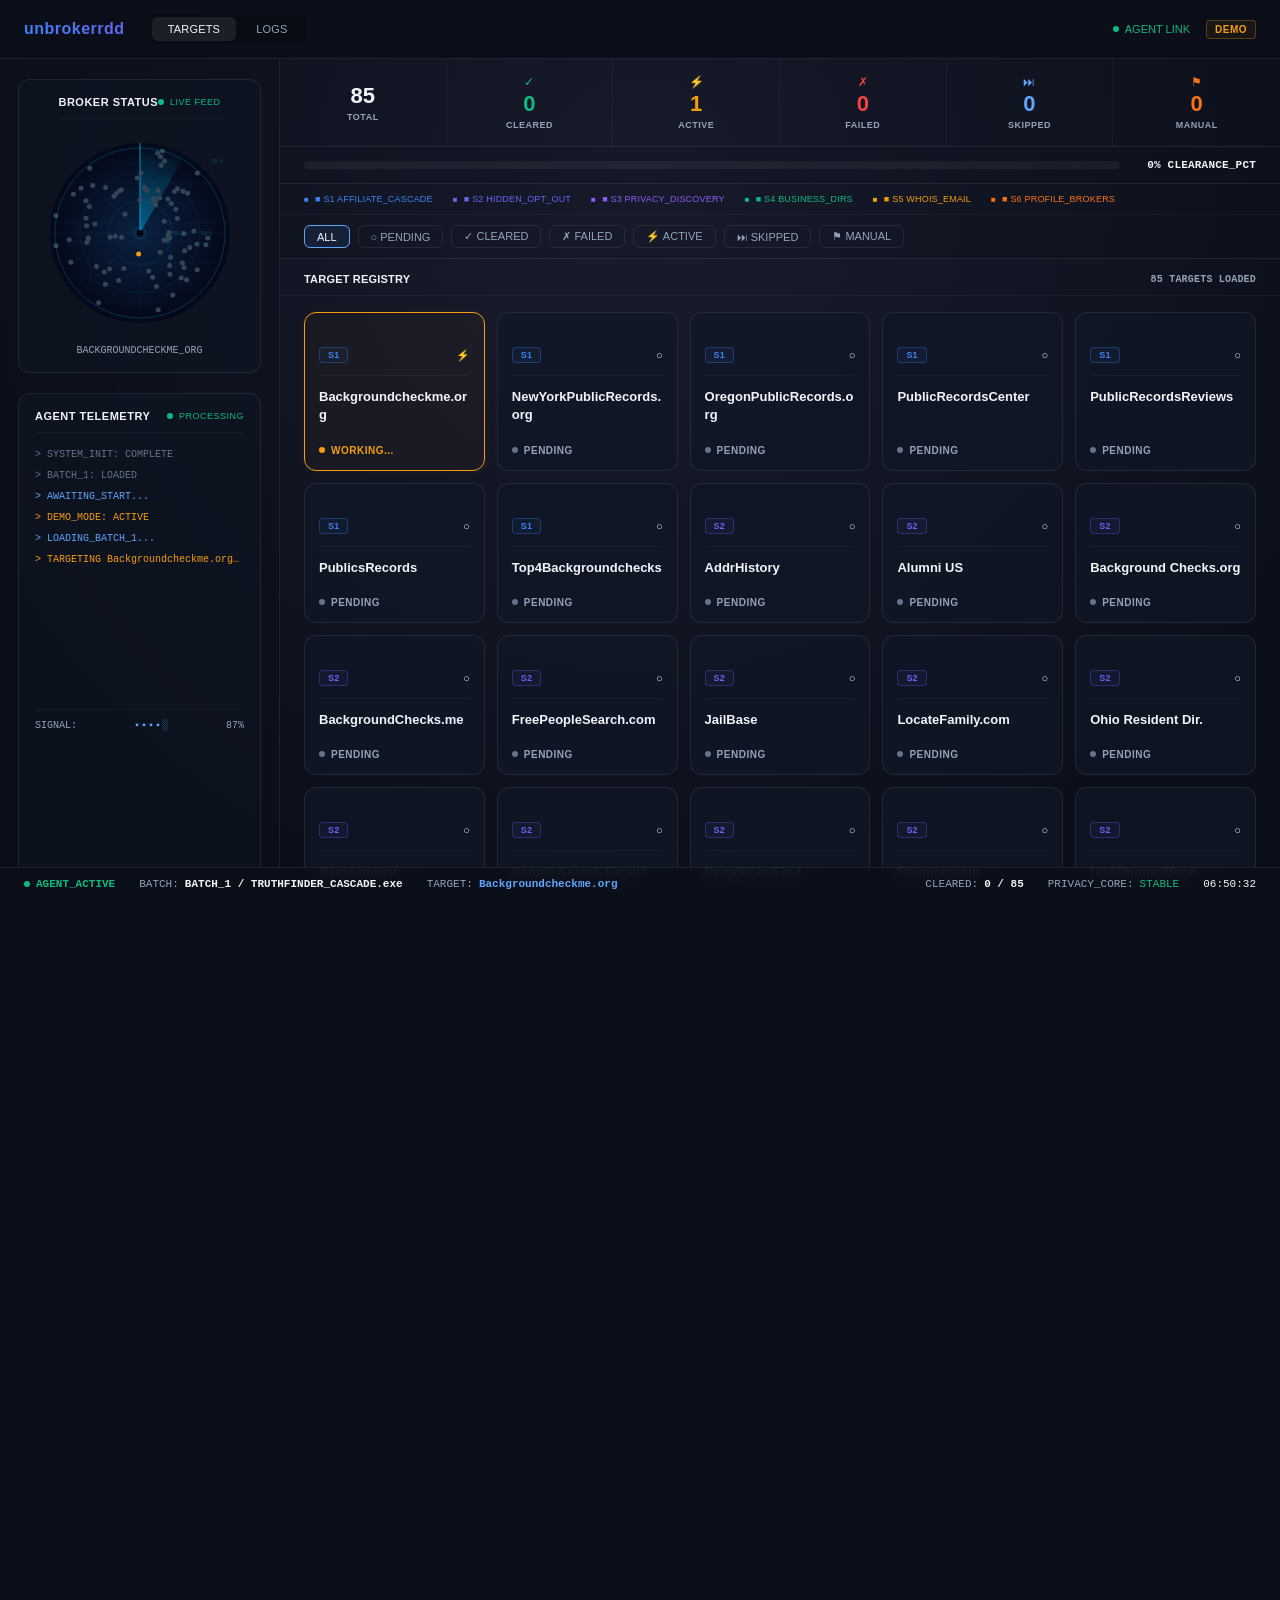
==== internal/dashboard/static/index.html @ baba819a "design: modernize dashboard with clean high-trust visual aesthetic Refactor internal/dashboard/stati" ====
<!DOCTYPE html>
<html lang="en">
<head>
  <meta charset="UTF-8">
  <meta name="viewport" content="width=device-width, initial-scale=1.0">
  <title>DATABROKER.exe</title>
  <link rel="stylesheet" href="aether-core.css">
  <style>
/* ── Design Tokens ───────────────────────────────────────────────── */
:root {
  /* High-Trust Core Color Palette (Inspired by 1Password & Proton) */
  --bg-primary:     #0b0f19;
  --bg-surface:     #111827;
  --bg-card:        rgba(17, 24, 39, 0.7);
  --bg-card-hover:  rgba(31, 41, 55, 0.8);
  --bg-panel:       rgba(17, 24, 39, 0.45);
  --bg-panel-hover: rgba(30, 41, 59, 0.6);
  --bg-header:      rgba(11, 15, 25, 0.85);
  --bg-footer:      rgba(11, 15, 25, 0.9);
  
  --border:         rgba(255, 255, 255, 0.08);
  --border-hover:   rgba(59, 130, 246, 0.3);
  --border-dim:     rgba(255, 255, 255, 0.04);
  
  /* Accent Brand Colors */
  --accent:         #3b82f6; /* Trust Blue */
  --accent-light:   #60a5fa;
  --accent-gradient: linear-gradient(135deg, #3b82f6 0%, #6366f1 100%);
  --accent-purple:  #8b5cf6;
  --accent-pink:    #ec4899;
  
  /* Global Status Indicator Colors (Polished, Non-Neon) */
  --green:          #10b981; /* Emerald Success */
  --green-glow:     rgba(16, 185, 129, 0.15);
  --yellow:         #f59e0b; /* Amber Scan/Active */
  --yellow-glow:    rgba(245, 158, 11, 0.15);
  --red:            #ef4444; /* Coral Emergency/Failed */
  --red-glow:     rgba(239, 68, 68, 0.15);
  --orange:         #f97316; /* Warm Orange for Manual */
  --orange-glow:    rgba(249, 115, 22, 0.15);
  --blue:           #3b82f6; /* Calm Blue for Skipped */
  --blue-glow:      rgba(59, 130, 246, 0.15);
  
  /* Typography */
  --text-primary:   #f1f5f9;
  --text-muted:     #94a3b8;
  --text-dim:       #64748b;
  
  --font-sans:      -apple-system, BlinkMacSystemFont, "Segoe UI", Roboto, "Helvetica Neue", Arial, sans-serif;
  --font-mono:      ui-monospace, SFMono-Regular, SF Mono, Menlo, Monaco, Consolas, "Liberation Mono", monospace;
  
  /* Service Strategy Colors (Cohesive spectrum) */
  --s1:             #3b82f6; /* Strategy 1: Cascade (Blue) */
  --s2:             #6366f1; /* Strategy 2: Hidden Opt-Out (Indigo) */
  --s3:             #8b5cf6; /* Strategy 3: Privacy Discovery (Purple) */
  --s4:             #10b981; /* Strategy 4: Business Dirs (Emerald) */
  --s5:             #f59e0b; /* Strategy 5: WHOIS Email (Amber) */
  --s6:             #f97316; /* Strategy 6: Profile Brokers (Orange) */
}

/* ── Reset ─────────────────────────────────────────────────────────── */
*, *::before, *::after { box-sizing: border-box; margin: 0; padding: 0; }
html, body {
  width: 100%; height: 100%;
  background-color: var(--bg-primary);
  color: var(--text-primary);
  font-family: var(--font-sans);
  overflow-x: hidden;
  font-size: 13px;
  -webkit-font-smoothing: antialiased;
}
body {
  background-image: radial-gradient(circle at 50% 20%, #1a1c2e 0%, #0b0f19 80%);
  min-height: 100vh;
}

/* ── App Shell ─────────────────────────────────────────────────────── */
#app {
  position: relative; z-index: 2;
  display: flex; flex-direction: column;
  min-height: 100vh;
}

/* ── Header ────────────────────────────────────────────────────────── */
header {
  display: flex;
  align-items: center;
  justify-content: space-between;
  padding: 14px 24px;
  background: var(--bg-header);
  border-bottom: 1px solid var(--border);
  position: sticky; top: 0; z-index: 20;
  backdrop-filter: blur(12px);
}

.header-left { display: flex; align-items: center; gap: 24px; }

.title-exe {
  font-size: 16px; font-weight: 700; letter-spacing: 0.5px;
  background: var(--accent-gradient);
  -webkit-background-clip: text; -webkit-text-fill-color: transparent;
  background-clip: text;
  font-family: var(--font-sans);
}

.header-tabs { display: flex; gap: 4px; background: rgba(0,0,0,0.2); padding: 3px; border-radius: 8px; }
.tab-btn {
  background: none; border: none;
  color: var(--text-muted); font-family: var(--font-sans);
  font-weight: 500; font-size: 11px; letter-spacing: 0.2px;
  padding: 6px 16px; cursor: pointer;
  transition: all 0.2s ease;
  border-radius: 6px;
}
.tab-btn:hover { color: var(--text-primary); }
.tab-btn.active {
  background: rgba(255, 255, 255, 0.08); color: var(--text-primary);
}

.header-right { display: flex; align-items: center; gap: 16px; font-size: 11px; }

.live-dot {
  display: inline-flex; align-items: center; gap: 6px;
  color: var(--green);
  font-weight: 500;
}
.live-dot::before {
  content: '';
  display: inline-block;
  width: 6px; height: 6px;
  border-radius: 50%;
  background-color: var(--green);
  animation: blink 1.4s step-start infinite;
}
#mode-badge {
  font-size: 10px; font-weight: 600; letter-spacing: 0.5px; padding: 3px 8px;
  border: 1px solid; border-radius: 4px;
}
#mode-badge.demo { color: var(--yellow); border-color: rgba(245, 158, 11, 0.3); background: rgba(245, 158, 11, 0.06); }
#mode-badge.live { color: var(--green); border-color: rgba(16, 185, 129, 0.3); background: rgba(16, 185, 129, 0.06); }

/* ── Main Layout ───────────────────────────────────────────────────── */
.layout {
  display: grid;
  grid-template-columns: 280px 1fr;
  flex: 1;
}

@media (max-width: 880px) {
  .layout { grid-template-columns: 1fr; }
}

/* ── Sidebar ───────────────────────────────────────────────────────── */
.sidebar {
  border-right: 1px solid var(--border);
  display: flex; flex-direction: column;
  background: rgba(11, 15, 25, 0.4);
  padding: 20px 18px;
  gap: 20px;
  overflow: hidden;
  backdrop-filter: blur(10px);
}

/* ── Panel ─────────────────────────────────────────────────────────── */
.panel {
  background: var(--bg-panel);
  border: 1px solid var(--border);
  border-radius: 12px;
  position: relative;
  padding: 16px;
}

/* Panel header row */
.panel-header {
  display: flex; align-items: center; justify-content: space-between;
  font-size: 11px; font-weight: 600; letter-spacing: 0.5px; color: var(--text-primary);
  margin-bottom: 14px;
  padding-bottom: 10px;
  border-bottom: 1px solid var(--border-dim);
  text-transform: uppercase;
}
.panel-header .live-indicator {
  color: var(--green); display: flex; align-items: center; gap: 6px;
  font-size: 9px; font-weight: 500;
}
.panel-header .live-indicator::before {
  content: '';
  display: inline-block;
  width: 6px; height: 6px;
  border-radius: 50%;
  background-color: var(--green);
  animation: pulse-green 1.8s infinite;
}
@keyframes pulse-green {
  0% { box-shadow: 0 0 0 0 rgba(16, 185, 129, 0.7); }
  70% { box-shadow: 0 0 0 6px rgba(16, 185, 129, 0); }
  100% { box-shadow: 0 0 0 0 rgba(16, 185, 129, 0); }
}

/* ── Radar ─────────────────────────────────────────────────────────── */
.radar-wrap {
  display: flex; flex-direction: column; align-items: center;
}

.radar-svg {
  width: 100%; max-width: 200px; height: auto; aspect-ratio: 1;
  overflow: visible;
}

.radar-label {
  font-size: 10px; color: var(--text-muted); font-weight: 500;
  margin-top: 12px; text-align: center;
  font-family: var(--font-mono);
}

/* Radar sweep animation */
.radar-sweep-group {
  transform-origin: 0px 0px;
  animation: radar-spin 4s linear infinite;
}

@keyframes radar-spin {
  from { transform: rotate(0deg); }
  to   { transform: rotate(360deg); }
}

/* Radar dot classes */
.radar-dot {
  transition: fill 0.4s ease;
}
.radar-dot.in_progress {
  fill: var(--yellow) !important;
  animation: dot-pulse-anim 0.7s ease-in-out infinite;
}
.radar-dot.success {
  fill: var(--green) !important;
}
.radar-dot.failed {
  fill: var(--red) !important;
}
.radar-dot.skipped {
  fill: var(--text-dim) !important; opacity: 0.6;
}
.radar-dot.manual {
  fill: var(--orange) !important;
  animation: dot-pulse-anim 1.5s ease-in-out infinite;
}

@keyframes dot-pulse-anim {
  0%, 100% { opacity: 1; }
  50%       { opacity: 0.3; }
}

/* ── Agent Log ─────────────────────────────────────────────────────── */
.agent-log {
  flex: 1;
  min-height: 0;
  overflow: hidden;
  display: flex;
  flex-direction: column;
}

#log-entries {
  display: flex; flex-direction: column; gap: 6px;
  overflow-y: auto;
  flex: 1;
  max-height: 250px;
  padding-right: 4px;
}

.log-line {
  font-size: 10px; line-height: 1.5;
  font-family: var(--font-mono);
  white-space: nowrap; overflow: hidden; text-overflow: ellipsis;
  animation: log-fade-in 0.25s ease;
}
.log-line.cyan   { color: var(--accent-light); }
.log-line.green  { color: var(--green); }
.log-line.red    { color: var(--red); }
.log-line.yellow { color: var(--yellow); }
.log-line.orange { color: var(--orange); }
.log-line.dim    { color: var(--text-dim); }

@keyframes log-fade-in {
  from { opacity: 0; transform: translateX(-4px); }
  to   { opacity: 1; transform: translateX(0); }
}

/* Signal bar */
.signal-bar {
  font-size: 10px; color: var(--text-muted);
  margin-top: 12px; padding-top: 10px;
  border-top: 1px solid var(--border-dim);
  display: flex; align-items: center; justify-content: space-between;
  font-family: var(--font-mono);
}
.signal-blocks { color: var(--accent-light); letter-spacing: 1px; }

/* ── Main Content ──────────────────────────────────────────────────── */
.main-content {
  display: flex; flex-direction: column;
  overflow: hidden;
}

/* ── Stats Bar ─────────────────────────────────────────────────────── */
.stats-bar {
  display: grid;
  grid-template-columns: repeat(6, 1fr);
  border-bottom: 1px solid var(--border);
  background: rgba(11, 15, 25, 0.2);
}

.stat-item {
  display: flex; flex-direction: column;
  align-items: center; justify-content: center;
  padding: 16px 12px;
  border-right: 1px solid var(--border-dim);
  transition: background-color 0.2s;
}
.stat-item:last-child { border-right: none; }
.stat-item:hover { background-color: rgba(255, 255, 255, 0.01); }

.stat-num  { font-size: 22px; font-weight: 700; line-height: 1.1; font-family: var(--font-sans); }
.stat-lbl  { font-size: 9px; color: var(--text-muted); font-weight: 600; letter-spacing: 0.5px; margin-top: 4px; text-transform: uppercase; }
.stat-icon { font-size: 12px; margin-bottom: 3px; }

.stat-item.s-total   { color: var(--text-primary); }
.stat-item.s-success { color: var(--green); }
.stat-item.s-active  { color: var(--yellow); }
.stat-item.s-failed  { color: var(--red); }
.stat-item.s-skipped { color: var(--accent-light); }
.stat-item.s-manual  { color: var(--orange); }

/* ── Progress Bar ──────────────────────────────────────────────────── */
.progress-wrap {
  display: flex; align-items: center; gap: 16px;
  padding: 12px 24px;
  border-bottom: 1px solid var(--border);
  background: rgba(11, 15, 25, 0.3);
}
.progress-track {
  flex: 1; height: 8px;
  background: rgba(255,255,255,0.05);
  border-radius: 4px;
  border: none;
  position: relative; overflow: hidden;
}
#progress-fill {
  height: 100%; width: 0%;
  background: var(--accent-gradient);
  border-radius: 4px;
  transition: width 0.7s cubic-bezier(0.4, 0, 0.2, 1);
  position: relative;
}
#progress-fill::after {
  content: '';
  position: absolute; right: 0; top: 0; bottom: 0;
  width: 30px;
  background: linear-gradient(90deg, transparent, rgba(255,255,255,0.15), transparent);
}
#progress-pct {
  font-size: 11px; color: var(--text-primary); font-weight: 600;
  letter-spacing: 0.2px; min-width: 120px; text-align: right;
  font-family: var(--font-mono);
}

/* ── Legend ────────────────────────────────────────────────────────── */
.legend {
  display: flex; flex-wrap: wrap; gap: 8px 20px;
  padding: 10px 24px;
  border-bottom: 1px solid var(--border-dim);
  background: rgba(11, 15, 25, 0.15);
}
.legend-item {
  font-size: 9px; font-weight: 500; letter-spacing: 0.2px;
  display: flex; align-items: center; gap: 6px;
}
.legend-item::before {
  content: '■';
  font-size: 8px;
}
.legend-item.l1 { color: var(--s1); }
.legend-item.l2 { color: var(--s2); }
.legend-item.l3 { color: var(--s3); }
.legend-item.l4 { color: var(--s4); }
.legend-item.l5 { color: var(--s5); }
.legend-item.l6 { color: var(--s6); }

/* ── Broker Grid ───────────────────────────────────────────────────── */
.grid-header {
  font-size: 11px; color: var(--text-primary); font-weight: 600; letter-spacing: 0.2px;
  padding: 14px 24px 10px;
  border-bottom: 1px solid var(--border-dim);
  display: flex; align-items: center; justify-content: space-between;
  text-transform: uppercase;
}
.grid-header .count { color: var(--text-muted); font-size: 10px; font-family: var(--font-mono); }

#broker-grid {
  display: grid;
  grid-template-columns: repeat(auto-fill, minmax(180px, 1fr));
  gap: 12px;
  padding: 16px 24px;
  background: none;
  overflow-y: auto;
  flex: 1;
}

/* ── Broker Card ───────────────────────────────────────────────────── */
.card {
  background: var(--bg-card);
  border: 1px solid var(--border);
  border-radius: 12px;
  padding: 14px;
  display: flex; flex-direction: column; gap: 10px;
  position: relative; overflow: hidden;
  cursor: pointer;
  transition: all 0.2s cubic-bezier(0.4, 0, 0.2, 1);
  min-height: 120px;
}

.card-top {
  display: flex; align-items: center; justify-content: space-between;
  gap: 6px;
}
.card-strategy {
  font-size: 9px; font-weight: 600; letter-spacing: 0.2px;
  padding: 2px 8px;
  border-radius: 4px;
  border: 1px solid;
}
.card-strategy.s1 { color: var(--s1); border-color: rgba(59, 130, 246, 0.3); background: rgba(59, 130, 246, 0.06); }
.card-strategy.s2 { color: var(--s2); border-color: rgba(99, 102, 241, 0.3); background: rgba(99, 102, 241, 0.06); }
.card-strategy.s3 { color: var(--s3); border-color: rgba(139, 92, 246, 0.3); background: rgba(139, 92, 246, 0.06); }
.card-strategy.s4 { color: var(--s4); border-color: rgba(16, 185, 129, 0.3); background: rgba(16, 185, 129, 0.06); }
.card-strategy.s5 { color: var(--s5); border-color: rgba(245, 158, 11, 0.3); background: rgba(245, 158, 11, 0.06); }
.card-strategy.s6 { color: var(--s6); border-color: rgba(249, 115, 22, 0.3); background: rgba(249, 115, 22, 0.06); }

.card-status-icon { font-size: 11px; }

.card-divider {
  height: 1px; background: var(--border-dim);
  margin: 2px 0;
}

.card-name {
  font-size: 13px; font-weight: 600; color: var(--text-primary);
  line-height: 1.4;
  word-break: break-word;
}

.card-url {
  font-size: 11px; color: var(--text-muted);
  font-family: var(--font-mono);
}

.card-status {
  display: flex; align-items: center; gap: 6px;
  font-size: 10px; font-weight: 600;
  text-transform: uppercase;
  letter-spacing: 0.5px;
  margin-top: auto;
}
.status-dot {
  width: 6px; height: 6px;
  border-radius: 50%;
}

/* ── Card Status Themes ────────────────────────────────────────────── */
.card.pending {
  border-color: var(--border);
}
.card.pending .status-dot { background: var(--text-dim); }
.card.pending .card-status { color: var(--text-muted); }

.card.in_progress {
  border-color: var(--yellow);
  background: rgba(245, 158, 11, 0.03);
  box-shadow: 0 0 12px rgba(245, 158, 11, 0.05);
}
.card.in_progress .status-dot { background: var(--yellow); animation: pulse-yellow 1.5s infinite; }
.card.in_progress .card-status { color: var(--yellow); }
@keyframes pulse-yellow {
  0% { box-shadow: 0 0 0 0 rgba(245, 158, 11, 0.6); }
  70% { box-shadow: 0 0 0 5px rgba(245, 158, 11, 0); }
  100% { box-shadow: 0 0 0 0 rgba(245, 158, 11, 0); }
}

.card.success {
  border-color: rgba(16, 185, 129, 0.2);
  background: rgba(16, 185, 129, 0.02);
}
.card.success .status-dot { background: var(--green); }
.card.success .card-status { color: var(--green); }

.card.failed {
  border-color: rgba(239, 68, 68, 0.2);
  background: rgba(239, 68, 68, 0.02);
}
.card.failed .status-dot { background: var(--red); }
.card.failed .card-status { color: var(--red); }

.card.skipped {
  border-color: rgba(59, 130, 246, 0.1);
  background: rgba(11, 15, 25, 0.2);
  opacity: 0.55;
}
.card.skipped .status-dot { background: var(--text-dim); }
.card.skipped .card-status { color: var(--text-muted); }

.card.manual {
  border-color: rgba(249, 115, 22, 0.2);
  background: rgba(249, 115, 22, 0.02);
}
.card.manual .status-dot { background: var(--orange); animation: blink-orange 1.4s infinite; }
.card.manual .card-status { color: var(--orange); }
@keyframes blink-orange {
  0%, 100% { opacity: 1; }
  50% { opacity: 0.4; }
}

/* ── HUD Bottom Bar ────────────────────────────────────────────────── */
.hud-bar {
  position: sticky; bottom: 0; z-index: 20;
  background: var(--bg-footer);
  border-top: 1px solid var(--border);
  backdrop-filter: blur(12px);
  padding: 10px 24px;
  display: flex; align-items: center; gap: 24px;
  font-size: 11px;
  font-family: var(--font-mono);
  flex-wrap: wrap;
}
.hud-item { display: flex; align-items: center; gap: 6px; color: var(--text-muted); }
.hud-item .dot { width: 6px; height: 6px; border-radius: 50%; flex-shrink: 0; }
.hud-item.active { color: var(--green); font-weight: 600; }
.hud-item.active .dot { background: var(--green); animation: pulse-green 2s infinite; }
.hud-val { color: var(--text-primary); font-weight: 600; }
#hud-target { color: var(--accent-light); font-weight: 600; }
.hud-spacer { flex: 1; }

/* ── Keyframe Animations ───────────────────────────────────────────── */
@keyframes blink {
  0%, 100% { opacity: 1; }
  50%       { opacity: 0; }
}

/* ── Circular Success Particles ────────────────────────────────────── */
.particle {
  position: fixed; pointer-events: none; z-index: 9999;
  border-radius: 50%;
  animation: particle-fly 0.65s ease-out forwards;
}
@keyframes particle-fly {
  0%   { transform: translate(0,0) scale(1); opacity: 1; }
  100% { transform: translate(var(--dx),var(--dy)) scale(0); opacity: 0; }
}

/* ── Scrollbars ────────────────────────────────────────────────────── */
::-webkit-scrollbar { width: 5px; height: 5px; }
::-webkit-scrollbar-track { background: transparent; }
::-webkit-scrollbar-thumb { background: rgba(255,255,255,0.1); border-radius: 3px; }
::-webkit-scrollbar-thumb:hover { background: rgba(255,255,255,0.2); }

/* #target-view transparent wrapper */
#target-view { display: contents; }

/* ── Log View ──────────────────────────────────────────────────────── */
#log-view {
  display: none; flex: 1; overflow-y: auto;
  padding: 20px 24px; font-size: 12px; line-height: 1.8; letter-spacing: 0.2px;
  flex-direction: column; gap: 1px;
}
.lv-entry { display: flex; gap: 14px; padding: 4px 0; border-bottom: 1px solid var(--border-dim); }
.lv-ts   { color: var(--text-dim); flex-shrink: 0; font-size: 10px; font-family: var(--font-mono); margin-top: 2px; }
.lv-txt  { color: var(--accent-light); flex: 1; word-break: break-word; }
.lv-txt.green  { color: var(--green); }
.lv-txt.red    { color: var(--red); }
.lv-txt.yellow { color: var(--yellow); }
.lv-txt.orange { color: var(--orange); }
.lv-txt.dim    { color: var(--text-dim); }

/* ── Detail Modal ──────────────────────────────────────────────────── */
#detail-modal {
  display: none; position: fixed; inset: 0; z-index: 200;
  background: rgba(3, 7, 18, 0.8); backdrop-filter: blur(8px);
  align-items: center; justify-content: center;
}
#detail-modal.open { display: flex; }
.detail-panel {
  background: var(--bg-surface); border: 1px solid var(--border);
  border-radius: 16px;
  min-width: 360px; max-width: 520px; width: 90%;
  padding: 24px; position: relative;
  box-shadow: 0 25px 50px -12px rgba(0, 0, 0, 0.5);
  animation: detail-in 0.2s cubic-bezier(0.16, 1, 0.3, 1);
}
@keyframes detail-in {
  from { transform: translateY(8px) scale(0.98); opacity: 0; }
  to   { transform: translateY(0) scale(1); opacity: 1; }
}
.detail-close {
  position: absolute; top: 16px; right: 16px;
  background: rgba(255, 255, 255, 0.05); border: 1px solid var(--border); color: var(--text-muted);
  cursor: pointer; font-family: var(--font-sans); font-size: 11px; font-weight: 500; padding: 4px 12px;
  border-radius: 6px; transition: all 0.15s;
}
.detail-close:hover { color: var(--text-primary); background: rgba(255,255,255,0.08); }
.detail-row {
  display: flex; gap: 16px; padding: 10px 0;
  border-bottom: 1px solid var(--border-dim); font-size: 12px; align-items: baseline;
}
.detail-row:last-child { border-bottom: none; }
.detail-key { color: var(--text-muted); text-transform: uppercase; font-size: 9px; font-weight: 600; letter-spacing: 0.5px; min-width: 90px; flex-shrink: 0; }
.detail-val { color: var(--text-primary); word-break: break-all; }
.detail-val.cyan   { color: var(--accent-light); }
.detail-val.green  { color: var(--green); }
.detail-val.red    { color: var(--red); }
.detail-val.yellow { color: var(--yellow); }
.detail-val.orange { color: var(--orange); }
.detail-val.dim    { color: var(--text-dim); font-style: italic; }

.card { cursor: pointer; }
.card:hover { border-color: var(--accent-light) !important; }

/* ── Filter bar ────────────────────────────────────────────────────── */
.filter-bar {
  display: flex; gap: 8px; padding: 10px 24px;
  border-bottom: 1px solid var(--border);
  background: rgba(11, 15, 25, 0.15); flex-wrap: wrap;
  position: relative; z-index: 1;
}
.filter-btn {
  background: none; border: 1px solid var(--border);
  color: var(--text-muted); font-family: var(--font-sans);
  font-weight: 500;
  font-size: 11px; padding: 4px 12px;
  border-radius: 6px;
  cursor: pointer; transition: all 0.15s ease;
}
.filter-btn:hover { color: var(--text-primary); border-color: var(--text-muted); }
.filter-btn.active { color: var(--text-primary); border-color: var(--accent-light); background: rgba(59, 130, 246, 0.1); }
  </style>
</head>
<body>

<div id="app">

  <!-- ── Header ──────────────────────────────────────────────────── -->
  <header>
    <div class="header-left">
      <span class="title-exe">unbrokerrdd</span>
      <div class="header-tabs">
        <button class="tab-btn active" onclick="setTab('targets')">TARGETS</button>
        <button class="tab-btn"        onclick="setTab('log')">LOGS</button>
      </div>
    </div>
    <div class="header-right">
      <span class="live-dot" id="agent-link-status">AGENT LINK</span>
      <span id="mode-badge" class="demo">DEMO</span>
    </div>
  </header>

  <!-- ── Layout ──────────────────────────────────────────────────── -->
  <div class="layout">

    <!-- ── Sidebar ──────────────────────────────────────────────── -->
    <aside class="sidebar">

      <!-- Radar -->
      <div class="panel radar-wrap">
        <div class="panel-header">
          BROKER STATUS
          <span class="live-indicator">LIVE FEED</span>
        </div>
        <svg id="radar-svg" class="radar-svg" viewBox="-100 -100 200 200">
          <defs>
            <radialGradient id="radarBg" cx="50%" cy="50%" r="50%" fx="50%" fy="50%">
              <stop offset="0%"   stop-color="#0a2040" stop-opacity="1"/>
              <stop offset="100%" stop-color="#040818" stop-opacity="1"/>
            </radialGradient>
            <radialGradient id="sweepGrad" cx="0" cy="0" r="90" gradientUnits="userSpaceOnUse">
              <stop offset="0%"   stop-color="rgba(0,200,255,0.5)"/>
              <stop offset="70%"  stop-color="rgba(0,200,255,0.15)"/>
              <stop offset="100%" stop-color="rgba(0,200,255,0)"/>
            </radialGradient>
            <clipPath id="radarClip"><circle r="90"/></clipPath>
          </defs>

          <!-- Background -->
          <circle r="90" fill="url(#radarBg)"/>

          <!-- Grid (clipped) -->
          <g clip-path="url(#radarClip)" stroke="rgba(0,200,255,0.07)" stroke-width="0.5">
            <!-- Horizontal lines -->
            <line x1="-90" y1="-70" x2="90" y2="-70"/>
            <line x1="-90" y1="-50" x2="90" y2="-50"/>
            <line x1="-90" y1="-30" x2="90" y2="-30"/>
            <line x1="-90" y1="-10" x2="90" y2="-10"/>
            <line x1="-90" y1="10"  x2="90" y2="10"/>
            <line x1="-90" y1="30"  x2="90" y2="30"/>
            <line x1="-90" y1="50"  x2="90" y2="50"/>
            <line x1="-90" y1="70"  x2="90" y2="70"/>
            <!-- Vertical lines -->
            <line x1="-70" y1="-90" x2="-70" y2="90"/>
            <line x1="-50" y1="-90" x2="-50" y2="90"/>
            <line x1="-30" y1="-90" x2="-30" y2="90"/>
            <line x1="-10" y1="-90" x2="-10" y2="90"/>
            <line x1="10"  y1="-90" x2="10"  y2="90"/>
            <line x1="30"  y1="-90" x2="30"  y2="90"/>
            <line x1="50"  y1="-90" x2="50"  y2="90"/>
            <line x1="70"  y1="-90" x2="70"  y2="90"/>
          </g>

          <!-- Radial lines -->
          <g clip-path="url(#radarClip)" stroke="rgba(0,200,255,0.1)" stroke-width="0.5">
            <line x1="0" y1="-90" x2="0"  y2="90"/>
            <line x1="-90" y1="0" x2="90" y2="0"/>
            <line x1="-64" y1="-64" x2="64" y2="64"/>
            <line x1="64"  y1="-64" x2="-64" y2="64"/>
          </g>

          <!-- Sweep (animated) -->
          <g class="radar-sweep-group" clip-path="url(#radarClip)">
            <!-- Sector fill -->
            <path d="M0,0 L0,-90 A90,90,0,0,1,45,-78 Z" fill="url(#sweepGrad)" opacity="0.8"/>
            <!-- Leading edge line -->
            <line x1="0" y1="0" x2="0" y2="-90"
                  stroke="rgba(0,200,255,0.7)" stroke-width="1"/>
          </g>

          <!-- Dots container (filled by JS) -->
          <g id="radar-dots"></g>

          <!-- Concentric rings (above dots) -->
          <circle r="32" fill="none" stroke="rgba(0,200,255,0.18)" stroke-width="0.5"/>
          <circle r="60" fill="none" stroke="rgba(0,200,255,0.14)" stroke-width="0.5"/>
          <circle r="85" fill="none" stroke="rgba(0,200,255,0.22)" stroke-width="1"/>

          <!-- Ring labels -->
          <text x="33" y="2"  font-family="Space Mono,monospace" font-size="4.5" fill="rgba(0,200,255,0.4)">S1-2</text>
          <text x="61" y="2"  font-family="Space Mono,monospace" font-size="4.5" fill="rgba(0,200,255,0.35)">S3-4</text>
          <text x="72" y="-70" font-family="Space Mono,monospace" font-size="4.5" fill="rgba(0,200,255,0.3)">S5-6</text>

          <!-- Center crosshair -->
          <circle r="3" fill="var(--cyan)" opacity="0.9"/>
          <circle r="6" fill="none" stroke="rgba(0,200,255,0.4)" stroke-width="0.5"/>
        </svg>
        <div class="radar-label" id="radar-label">TARGET_SELECTION.exe</div>
        <span class="corner-br"></span><span class="corner-bl"></span>
      </div>

      <!-- Agent Log -->
      <div class="panel agent-log" style="flex:1; min-height: 160px;">
        <div class="panel-header">
          AGENT TELEMETRY
          <span class="live-indicator" id="agent-status-label">STANDBY</span>
        </div>

        <div id="log-entries">
          <div class="log-line dim">> SYSTEM_INIT: COMPLETE</div>
          <div class="log-line dim">> BATCH_1: LOADED</div>
          <div class="log-line cyan">> AWAITING_START...</div>
        </div>

        <div class="signal-bar">
          <span>SIGNAL:</span>
          <span class="signal-blocks" id="signal-blocks">▪▪▪▪░</span>
          <span id="signal-pct">87%</span>
        </div>
        <span class="corner-br"></span><span class="corner-bl"></span>
      </div>

    </aside>

    <!-- ── Main Content ──────────────────────────────────────────── -->
    <main class="main-content">

      <!-- Stats Bar -->
      <div class="stats-bar">
        <div class="stat-item s-total">
          <div class="stat-num" id="num-total">85</div>
          <div class="stat-lbl">TOTAL</div>
        </div>
        <div class="stat-item s-success">
          <div class="stat-icon">✓</div>
          <div class="stat-num" id="num-success">0</div>
          <div class="stat-lbl">CLEARED</div>
        </div>
        <div class="stat-item s-active">
          <div class="stat-icon">⚡</div>
          <div class="stat-num" id="num-active">0</div>
          <div class="stat-lbl">ACTIVE</div>
        </div>
        <div class="stat-item s-failed">
          <div class="stat-icon">✗</div>
          <div class="stat-num" id="num-failed">0</div>
          <div class="stat-lbl">FAILED</div>
        </div>
        <div class="stat-item s-skipped">
          <div class="stat-icon">⏭</div>
          <div class="stat-num" id="num-skipped">0</div>
          <div class="stat-lbl">SKIPPED</div>
        </div>
        <div class="stat-item s-manual">
          <div class="stat-icon">⚑</div>
          <div class="stat-num" id="num-manual">0</div>
          <div class="stat-lbl">MANUAL</div>
        </div>
      </div>

      <!-- Progress -->
      <div class="progress-wrap">
        <div class="progress-track"><div id="progress-fill"></div></div>
        <div id="progress-pct">0% CLEARANCE_PCT</div>
      </div>

      <!-- TARGET_LIST view (shown by default) -->
      <div id="target-view">

        <!-- Legend -->
        <div class="legend">
          <span class="legend-item l1">■ S1 AFFILIATE_CASCADE</span>
          <span class="legend-item l2">■ S2 HIDDEN_OPT_OUT</span>
          <span class="legend-item l3">■ S3 PRIVACY_DISCOVERY</span>
          <span class="legend-item l4">■ S4 BUSINESS_DIRS</span>
          <span class="legend-item l5">■ S5 WHOIS_EMAIL</span>
          <span class="legend-item l6">■ S6 PROFILE_BROKERS</span>
        </div>

        <!-- Filter bar -->
        <div class="filter-bar">
          <button class="filter-btn active" onclick="applyFilter('all',this)">ALL</button>
          <button class="filter-btn" onclick="applyFilter('pending',this)">○ PENDING</button>
          <button class="filter-btn" onclick="applyFilter('success',this)">✓ CLEARED</button>
          <button class="filter-btn" onclick="applyFilter('failed',this)">✗ FAILED</button>
          <button class="filter-btn" onclick="applyFilter('in_progress',this)">⚡ ACTIVE</button>
          <button class="filter-btn" onclick="applyFilter('skipped',this)">⏭ SKIPPED</button>
          <button class="filter-btn" onclick="applyFilter('manual',this)">⚑ MANUAL</button>
        </div>

        <!-- Grid header -->
        <div class="grid-header">
          TARGET REGISTRY
          <span class="count" id="grid-count">85 TARGETS LOADED</span>
        </div>

        <!-- Broker Grid -->
        <div id="broker-grid"></div>

      </div><!-- #target-view -->

      <!-- AGENT_LOG view (shown when log tab active) -->
      <div id="log-view"></div>

    </main>
  </div>

  <!-- ── HUD Bottom Bar ───────────────────────────────────────────── -->
  <footer class="hud-bar">
    <div class="hud-item active">
      <div class="dot"></div>
      AGENT_ACTIVE
    </div>
    <div class="hud-item">
      BATCH: <span class="hud-val">BATCH_1 / TRUTHFINDER_CASCADE.exe</span>
    </div>
    <div class="hud-item">
      TARGET: <span id="hud-target">—</span>
    </div>
    <div class="hud-spacer"></div>
    <div class="hud-item">
      CLEARED: <span id="hud-clearance" class="hud-val">0 / 85</span>
    </div>
    <div class="hud-item">
      PRIVACY_CORE: <span style="color:var(--green)">STABLE</span>
    </div>
    <div class="hud-item" id="hud-time" style="color:var(--dim-text)">--:--:--</div>
  </footer>

</div><!-- #app -->

<!-- ── Broker Detail Modal ──────────────────────────────────────────── -->
<div id="detail-modal" onclick="if(event.target===this)closeDetail()">
  <div class="detail-panel">
    <button class="detail-close" onclick="closeDetail()">✕ CLOSE</button>
    <div class="panel-header" style="margin-bottom:14px">
      BROKER PROFILE
      <span id="detail-strategy-badge" class="card-strategy" style="border:1px solid"></span>
    </div>
    <div id="detail-content"></div>
    <span class="corner-br"></span><span class="corner-bl"></span>
  </div>
</div>

<script>
'use strict';

// ══════════════════════════════════════════════════════════════════
//  BROKER DATA
// ══════════════════════════════════════════════════════════════════
const BROKER_DATA = [
  {id:'backgroundcheckme',     name:'Backgroundcheckme.org',     strategy:1},
  {id:'newyorkpublicrecords',  name:'NewYorkPublicRecords.org',  strategy:1},
  {id:'oregonpublicrecords',   name:'OregonPublicRecords.org',   strategy:1},
  {id:'publicrecordscenter',   name:'PublicRecordsCenter',       strategy:1},
  {id:'publicrecordsreviews',  name:'PublicRecordsReviews',      strategy:1},
  {id:'publicsrecords',        name:'PublicsRecords',            strategy:1},
  {id:'top4backgroundchecks', name:'Top4Backgroundchecks',     strategy:1},
  {id:'peeplookup',            name:'PeepLookup',               strategy:2},
  {id:'ohioresidentdirectory', name:'Ohio Resident Dir.',       strategy:2},
  {id:'peoplesearchexpert',    name:'People Search Expert',     strategy:2},
  {id:'peoplefastfind',        name:'PeopleFastFind',           strategy:2},
  {id:'backgroundchecksorg',   name:'Background Checks.org',    strategy:2},
  {id:'backgroundchecksme',    name:'BackgroundChecks.me',      strategy:2},
  {id:'freepeoplesearch',      name:'FreePeopleSearch.com',     strategy:2},
  {id:'usawhitepages',         name:'USAWhitepages',            strategy:2},
  {id:'usaphonesbook',         name:'USAPhonesBook',            strategy:2},
  {id:'locatefamily',          name:'LocateFamily.com',         strategy:2},
  {id:'reuniondotcom',         name:'Reunion.com',              strategy:2},
  {id:'addrhistory',           name:'AddrHistory',              strategy:2},
  {id:'alumnius',              name:'Alumni US',                strategy:2},
  {id:'jailbase',              name:'JailBase',                 strategy:2},
  {id:'alignable',             name:'Alignable',                strategy:3},
  {id:'allpeople',             name:'AllPeople.biz',            strategy:3},
  {id:'enpnetwork',            name:'ENP Network',              strategy:3},
  {id:'konaequity',            name:'Kona Equity',              strategy:3},
  {id:'morningstar',           name:'Morningstar',              strategy:3},
  {id:'listmatch',             name:'ListMatch',                strategy:3},
  {id:'cityzor',               name:'Cityzor',                  strategy:3},
  {id:'criminalpages',         name:'CriminalPages.com',        strategy:3},
  {id:'genealogicreview',      name:'Genealogic.review',        strategy:3},
  {id:'lacountydearrest',      name:'LA County Arrest Rec.',    strategy:3},
  {id:'myfunnyprofile',        name:'My Funny Profile',         strategy:3},
  {id:'ndpeoplerecords',       name:'ND People Records',        strategy:3},
  {id:'mapeoplerecords',       name:'MA People Records',        strategy:3},
  {id:'oldfriends',            name:'Old-Friends.co',           strategy:3},
  {id:'oldphonebook',          name:'OldPhoneBook.com',         strategy:3},
  {id:'opendatausa',           name:'OpenDataUSA',              strategy:3},
  {id:'stageresearch',         name:'StageResearch',            strategy:3},
  {id:'realtyverify',          name:'RealtyVerify',             strategy:3},
  {id:'parcellookup',          name:'ParcelLookup.com',         strategy:3},
  {id:'censusinfous',          name:'census-info.us',           strategy:3},
  {id:'knsee',                 name:'knsee.com',                strategy:3},
  {id:'pininthemap',           name:'pininthemap.com',          strategy:3},
  {id:'pplchecker',            name:'pplChecker',               strategy:3},
  {id:'h1bdata',               name:'h1bdata.info',             strategy:3},
  {id:'imagemaps',             name:'image-maps.com',           strategy:3},
  {id:'amfibi',                name:'Amfibi',                   strategy:4},
  {id:'azcorpcorp',            name:'AZ Corp Commission',       strategy:4},
  {id:'ausibiz',               name:'AusiBiz',                  strategy:4},
  {id:'cabizdb',               name:'CA Business Database',     strategy:4},
  {id:'canadacompany',         name:'Canada Company Registry',  strategy:4},
  {id:'georgiacompany',        name:'Georgia Company Registry', strategy:4},
  {id:'merchantcircle',        name:'MerchantCircle',           strategy:4},
  {id:'misterwhat',            name:'MisterWhat',               strategy:4},
  {id:'opencorpdata',          name:'OpenCorpData',             strategy:4},
  {id:'panjiva',               name:'Panjiva',                  strategy:4},
  {id:'stateinfoservices',     name:'State Info Services',      strategy:4},
  {id:'realyellowpages',       name:'The Real Yellow Pages',    strategy:4},
  {id:'wacompanysearch',       name:'WA Company Search',        strategy:4},
  {id:'wealthminder',          name:'Wealthminder',             strategy:4},
  {id:'websiteoutlook',        name:'WebsiteOutlook',           strategy:4},
  {id:'zaubee',                name:'Zaubee',                   strategy:4},
  {id:'localchiros',           name:'localchiros.com',          strategy:4},
  {id:'ppploaninfo',           name:'ppp-loan.info',            strategy:4},
  {id:'1called',               name:'1called.com',              strategy:5},
  {id:'1whonet',               name:'1who.net',                 strategy:5},
  {id:'411reverselookup',      name:'411reverselookup.ca',      strategy:5},
  {id:'calleridtest',          name:'CallerIDTest',             strategy:5},
  {id:'phonecheckpro',         name:'PhoneCheck Pro',           strategy:5},
  {id:'phonehistory',          name:'PhoneHistory.com',         strategy:5},
  {id:'processingbordeaux',    name:'ProcessingBordeaux',       strategy:5},
  {id:'reverselookups',        name:'Reverselookups.org',       strategy:5},
  {id:'usphonepro',            name:'US Phone Pro',             strategy:5},
  {id:'usphonel ookup',        name:'USPhoneLookup',            strategy:5},
  {id:'validnumber',           name:'Valid Number',             strategy:5},
  {id:'whoseno',               name:'Whoseno',                  strategy:5},
  {id:'bradylist',             name:'Brady List',               strategy:6},
  {id:'docplayer',             name:'DocPlayer Inc.',           strategy:6},
  {id:'identiq',               name:'Identiq',                  strategy:6},
  {id:'joblookup',             name:'JobLookup Ltd',            strategy:6},
  {id:'newcon',                name:'Newcon',                   strategy:6},
  {id:'prehired',              name:'Prehired',                 strategy:6},
  {id:'slideplayer',           name:'SlidePlayer',              strategy:6},
  {id:'usvisainfo',            name:'US Visa Info Service',     strategy:6},
  {id:'facecheckid',           name:'FaceCheck.ID',             strategy:6},
];

// ══════════════════════════════════════════════════════════════════
//  HASH UTILITY
// ══════════════════════════════════════════════════════════════════
function nameHash(s) {
  let h = 5381;
  for (let i = 0; i < s.length; i++) h = ((h << 5) + h + s.charCodeAt(i)) | 0;
  return h;
}

// ══════════════════════════════════════════════════════════════════
//  RADAR — Dot positioning & updates
// ══════════════════════════════════════════════════════════════════
const RING_RANGES = { 1:[18,30], 2:[28,40], 3:[43,55], 4:[52,64], 5:[66,77], 6:[74,86] };

function radarPos(broker) {
  const [rMin, rMax] = RING_RANGES[broker.strategy] || [45, 60];
  const h  = Math.abs(nameHash(broker.id));
  const r  = rMin + (h % (rMax - rMin + 1));
  const a  = (h % 10007) / 10007 * Math.PI * 2;
  return { x: +(Math.cos(a)*r).toFixed(2), y: +(Math.sin(a)*r).toFixed(2) };
}

const SVG_NS = 'http://www.w3.org/2000/svg';

function initRadar(brokers) {
  const g = document.getElementById('radar-dots');
  g.innerHTML = '';
  brokers.forEach(b => {
    const pos = radarPos(b);
    const c = document.createElementNS(SVG_NS, 'circle');
    c.setAttribute('cx', pos.x);
    c.setAttribute('cy', pos.y);
    c.setAttribute('r', '2.5');
    c.setAttribute('fill', '#334455');
    c.setAttribute('id', `rdot-${b.id}`);
    c.classList.add('radar-dot');
    g.appendChild(c);
  });
}

function updateRadarDot(id, status) {
  const dot = document.getElementById(`rdot-${id}`);
  if (!dot) return;
  dot.className.baseVal = `radar-dot ${status}`;
  const fills = {
    pending:'#334455', in_progress:'#ffd700',
    success:'#00ff66', failed:'#ff2244', skipped:'#4d9fff', manual:'#ff6b00'
  };
  dot.setAttribute('fill', fills[status] || '#334455');
}

// ══════════════════════════════════════════════════════════════════
//  AGENT LOG
// ══════════════════════════════════════════════════════════════════
const MAX_LOG = 8;
const fullLog = []; // all entries for the AGENT_LOG tab view

function addLogEntry(text, color = 'cyan') {
  // Sidebar mini-log (capped at MAX_LOG)
  const el = document.getElementById('log-entries');
  const line = document.createElement('div');
  line.className = `log-line ${color}`;
  line.textContent = text;
  el.appendChild(line);
  while (el.children.length > MAX_LOG) el.removeChild(el.firstChild);

  // Full log view
  const ts = new Date().toTimeString().slice(0,8);
  fullLog.push({ ts, text, color });
  const lv = document.getElementById('log-view');
  const entry = document.createElement('div');
  entry.className = 'lv-entry';
  entry.innerHTML = `<span class="lv-ts">${ts}</span><span class="lv-txt ${color}">${text}</span>`;
  lv.appendChild(entry);
  // Auto-scroll if log tab is visible
  if (lv.style.display === 'flex') lv.scrollTop = lv.scrollHeight;
}

const LOG_TEMPLATES = {
  in_progress: {
    1: n => `> TARGETING ${n} [AFFILIATE_CASCADE]`,
    2: n => `> OPT_OUT_PAGE: ${n}`,
    3: n => `> PRIVACY_SCRAPE: ${n}`,
    4: n => `> DIR_SEARCH: ${n}`,
    5: n => `> WHOIS_QUERY: ${n}`,
    6: n => `> PROFILE_SCAN: ${n}`,
  },
  success:  n => `> OPT_OUT_CONFIRMED: ${n} ✓`,
  failed:   n => `> FAILED: ${n} — no path found`,
  skipped:  n => `> SKIPPED: ${n} — no personal data`,
  manual:   n => `> MANUAL_REVIEW: ${n} ⚑`,
};

function logForStatusChange(broker, status) {
  const name = broker.name;
  if (status === 'in_progress') {
    const fn = LOG_TEMPLATES.in_progress[broker.strategy];
    addLogEntry(fn ? fn(name) : `> TARGETING ${name}`, 'yellow');
    document.getElementById('hud-target').textContent = name;
    document.getElementById('radar-label').textContent = name.toUpperCase().replace(/\./g, '_');
    document.getElementById('agent-status-label').textContent = 'PROCESSING';
  } else {
    const colorMap = { success:'green', failed:'red', skipped:'dim', manual:'orange' };
    const fn = LOG_TEMPLATES[status];
    if (fn) addLogEntry(fn(name), colorMap[status] || 'cyan');
    if (status !== 'in_progress') document.getElementById('agent-status-label').textContent = 'STANDBY';
  }
}

// ══════════════════════════════════════════════════════════════════
//  DASHBOARD STATE & CARD MANAGEMENT
// ══════════════════════════════════════════════════════════════════
const state = {};

const STATUS_LABELS = {
  pending:'PENDING', in_progress:'WORKING...',
  success:'CLEARED', failed:'FAILED', skipped:'SKIPPED', manual:'MANUAL_REVIEW ⚑'
};

const STATUS_ICONS = {
  pending:'○', in_progress:'⚡', success:'✓', failed:'✗', skipped:'⏭', manual:'⚑'
};

function buildCard(broker) {
  const card = document.createElement('div');
  card.className = `card ${broker.status || 'pending'}`;
  card.dataset.id     = broker.id;
  card.dataset.status = broker.status || 'pending';
  card.addEventListener('click', () => openDetail(broker.id));

  // Corner accents (SEN-NIN style)
  const cbl = document.createElement('div'); cbl.className = 'card-corner-bl';
  const cbr = document.createElement('div'); cbr.className = 'card-corner-br';

  // Top row: strategy badge + status icon
  const top = document.createElement('div');
  top.className = 'card-top';

  const strat = document.createElement('span');
  strat.className = `card-strategy s${broker.strategy}`;
  strat.textContent = `S${broker.strategy}`;

  const icon = document.createElement('span');
  icon.className = 'card-status-icon';
  icon.textContent = STATUS_ICONS[broker.status || 'pending'];

  top.append(strat, icon);

  // Divider
  const div = document.createElement('div');
  div.className = 'card-divider';

  // Name
  const name = document.createElement('div');
  name.className = 'card-name';
  name.textContent = broker.name;

  // Scanline (shown only on in_progress)
  const scan = document.createElement('div');
  scan.className = 'scan-line';

  // Status row
  const statusRow = document.createElement('div');
  statusRow.className = 'card-status';
  const dot = document.createElement('div');
  dot.className = 'status-dot';
  const txt = document.createElement('span');
  txt.textContent = STATUS_LABELS[broker.status || 'pending'];
  statusRow.append(dot, txt);

  card.append(cbl, cbr, top, div, name, scan, statusRow);

  state[broker.id] = {
    status:   broker.status || 'pending',
    strategy: broker.strategy,
    name:     broker.name,
    url:      broker.url   || '',
    notes:    broker.notes || '',
    el: card, icon, dot, txt, scan
  };

  return card;
}

function updateCard(broker) {
  const s = state[broker.id];
  if (!s) return;
  const prev = s.status;
  const next = broker.status;
  if (prev === next) return;
  s.status = next;

  const el = s.el;
  el.classList.remove('pending','in_progress','success','failed','skipped','manual');
  el.classList.add(next);
  el.dataset.status = next;
  // Re-apply active filter
  if (activeFilter !== 'all' && next !== activeFilter) el.style.display = 'none';
  else el.style.display = '';

  s.icon.textContent = STATUS_ICONS[next] || '?';
  s.txt.textContent  = STATUS_LABELS[next] || next.toUpperCase();
  s.scan.style.display = next === 'in_progress' ? 'block' : 'none';

  updateRadarDot(broker.id, next);
  logForStatusChange({ id: broker.id, name: s.name, strategy: s.strategy }, next);

  // Effects
  if (next === 'success') {
    el.style.animation = 'success-bg 0.8s ease forwards';
    setTimeout(() => { el.style.animation = ''; }, 900);
    explodeAt(el, '#00ff66');
  }
  if (next === 'failed') {
    el.style.animation = 'glitch 0.45s ease 0s 2';
    setTimeout(() => { el.style.animation = ''; }, 1000);
  }
}

// ══════════════════════════════════════════════════════════════════
//  PIXEL PARTICLE EXPLOSION
// ══════════════════════════════════════════════════════════════════
function explodeAt(el, color) {
  const r = el.getBoundingClientRect();
  const cx = r.left + r.width/2, cy = r.top + r.height/2;
  for (let i = 0; i < 12; i++) {
    const p = document.createElement('div');
    p.className = 'particle';
    const angle = (i/12)*Math.PI*2 + Math.random()*0.4;
    const dist  = 25 + Math.random()*40;
    const size  = 3 + Math.floor(Math.random()*5);
    p.style.cssText = `left:${cx}px;top:${cy}px;width:${size}px;height:${size}px;
      background:${color};--dx:${+(Math.cos(angle)*dist).toFixed(1)}px;
      --dy:${+(Math.sin(angle)*dist).toFixed(1)}px;`;
    document.body.appendChild(p);
    setTimeout(() => p.remove(), 700);
  }
}

// ══════════════════════════════════════════════════════════════════
//  STATS & HUD
// ══════════════════════════════════════════════════════════════════
function updateStats(stats) {
  document.getElementById('num-total').textContent   = stats.total;
  document.getElementById('num-success').textContent = stats.success;
  document.getElementById('num-active').textContent  = stats.in_progress;
  document.getElementById('num-failed').textContent  = stats.failed;
  document.getElementById('num-skipped').textContent = stats.skipped;
  document.getElementById('num-manual').textContent  = stats.manual;

  const done = stats.success + stats.failed + stats.skipped + stats.manual;
  const pct  = stats.total > 0 ? Math.round(done/stats.total*100) : 0;
  document.getElementById('progress-fill').style.width = pct + '%';
  document.getElementById('progress-pct').textContent  = pct + '% CLEARANCE_PCT';
  document.getElementById('hud-clearance').textContent = `${done} / ${stats.total}`;
  document.getElementById('hud-time').textContent      = new Date().toTimeString().slice(0,8);
}

function initGrid(brokers) {
  const grid = document.getElementById('broker-grid');
  grid.innerHTML = '';
  const sorted = [...brokers].sort((a,b) => a.strategy - b.strategy || a.name.localeCompare(b.name));
  initRadar(sorted);
  sorted.forEach(b => grid.appendChild(buildCard(b)));
  document.getElementById('grid-count').textContent = `${sorted.length} TARGETS LOADED`;
}

// ══════════════════════════════════════════════════════════════════
//  TAB SWITCHER
// ══════════════════════════════════════════════════════════════════
function setTab(tab) {
  document.querySelectorAll('.tab-btn').forEach(b => b.classList.remove('active'));
  event.target.classList.add('active');
  const tv = document.getElementById('target-view');
  const lv = document.getElementById('log-view');
  if (tab === 'targets') {
    tv.style.display = 'contents';
    lv.style.display = 'none';
  } else {
    tv.style.display = 'none';
    lv.style.display = 'flex';
    setTimeout(() => { lv.scrollTop = lv.scrollHeight; }, 50);
  }
}

// ══════════════════════════════════════════════════════════════════
//  FILTER
// ══════════════════════════════════════════════════════════════════
let activeFilter = 'all';
function applyFilter(f, btn) {
  activeFilter = f;
  document.querySelectorAll('.filter-btn').forEach(b => b.classList.remove('active'));
  btn.classList.add('active');
  document.querySelectorAll('#broker-grid .card').forEach(card => {
    const st = card.dataset.status || 'pending';
    card.style.display = (f === 'all' || st === f) ? '' : 'none';
  });
  const visible = document.querySelectorAll('#broker-grid .card:not([style*="none"])').length;
  document.getElementById('grid-count').textContent = `${visible} TARGETS`;
}

// ══════════════════════════════════════════════════════════════════
//  DETAIL MODAL
// ══════════════════════════════════════════════════════════════════
const STATUS_COLORS = {
  pending:'dim', in_progress:'yellow', success:'green',
  failed:'red', skipped:'dim', manual:'orange'
};
const STRAT_NAMES = {
  1:'AFFILIATE_CASCADE', 2:'HIDDEN_OPT_OUT', 3:'PRIVACY_DISCOVERY',
  4:'BUSINESS_DIRS',     5:'WHOIS_EMAIL',    6:'PROFILE_BROKERS'
};

function openDetail(id) {
  const s = state[id];
  if (!s) return;
  const col  = STATUS_COLORS[s.status] || 'dim';
  const badge = document.getElementById('detail-strategy-badge');
  badge.textContent = `S${s.strategy}`;
  badge.className = `card-strategy s${s.strategy}`;
  const rows = [
    ['BROKER_ID',  id,                             'cyan'],
    ['NAME',       s.name,                         'text'],
    ['STRATEGY',   `S${s.strategy} — ${STRAT_NAMES[s.strategy]||''}`, 'cyan'],
    ['STATUS',     (s.status||'pending').toUpperCase(), col],
    ['URL',        s.url || '—',                   s.url ? 'dim' : 'dim'],
    ['NOTES',      s.notes || '—',                 s.notes ? 'text' : 'dim'],
  ];
  document.getElementById('detail-content').innerHTML = rows.map(([k,v,c]) =>
    `<div class="detail-row"><span class="detail-key">${k}</span><span class="detail-val ${c}">${v}</span></div>`
  ).join('');
  document.getElementById('detail-modal').classList.add('open');
}
function closeDetail() {
  document.getElementById('detail-modal').classList.remove('open');
}
document.addEventListener('keydown', e => { if (e.key === 'Escape') closeDetail(); });

// ══════════════════════════════════════════════════════════════════
//  DEMO SIMULATION
// ══════════════════════════════════════════════════════════════════
let demoRunning = false;
let wsRetry = null;

function setMode(live) {
  const b = document.getElementById('mode-badge');
  b.textContent = live ? 'LIVE' : 'DEMO';
  b.className   = live ? 'live' : 'demo';
}

function demoStats() {
  const st = { total:0, pending:0, in_progress:0, success:0, failed:0, skipped:0, manual:0 };
  Object.values(state).forEach(s => { st.total++; st[s.status] = (st[s.status]||0)+1; });
  return st;
}

function demoOutcome(strategy) {
  const r = Math.random();
  if (strategy === 4) return r < 0.78 ? 'skipped' : 'success';
  if (strategy === 6) return r < 0.25 ? 'manual' : r < 0.70 ? 'success' : 'failed';
  return r < 0.76 ? 'success' : r < 0.91 ? 'failed' : 'manual';
}

async function startDemo() {
  if (demoRunning) return;
  demoRunning = true;
  setMode(false);
  addLogEntry('> DEMO_MODE: ACTIVE', 'yellow');
  addLogEntry('> LOADING_BATCH_1...', 'cyan');

  const order = Object.values(state)
    .sort((a,b) => a.strategy - b.strategy || a.name.localeCompare(b.name));

  for (const s of order) {
    if (!demoRunning) break;
    if (s.status !== 'pending') continue;

    updateCard({ id: s.el.dataset.id, status: 'in_progress' });
    s.status = 'in_progress';
    updateStats(demoStats());

    const delay = 900 + Math.floor(Math.random()*2800);
    await new Promise(r => setTimeout(r, delay));
    if (!demoRunning) break;

    const final = demoOutcome(s.strategy);
    updateCard({ id: s.el.dataset.id, status: final });
    s.status = final;
    updateStats(demoStats());

    await new Promise(r => setTimeout(r, 320));
  }

  demoRunning = false;
  addLogEntry('> BATCH_COMPLETE: review results', 'cyan');
}

// ══════════════════════════════════════════════════════════════════
//  WEBSOCKET (auto-falls back to demo)
// ══════════════════════════════════════════════════════════════════
function connectWS() {
  let ws;
  try { ws = new WebSocket('ws://localhost:8080/ws'); } catch { startDemo(); return; }

  ws.onopen    = () => { setMode(true); demoRunning = false; if (wsRetry) clearTimeout(wsRetry); addLogEntry('> SERVER_LINK: ESTABLISHED', 'green'); };
  ws.onmessage = e => {
    const msg = JSON.parse(e.data);
    if (msg.type === 'state') { initGrid(msg.brokers); if (msg.stats) updateStats(msg.stats); }
    else if (msg.type === 'update') { updateCard(msg.broker); if (msg.stats) updateStats(msg.stats); }
  };
  ws.onclose = ws.onerror = () => {
    setMode(false);
    if (!demoRunning) startDemo();
    wsRetry = setTimeout(connectWS, 6000);
  };
}

// ══════════════════════════════════════════════════════════════════
//  BOOTSTRAP
// ══════════════════════════════════════════════════════════════════
(function bootstrap() {
  initGrid(BROKER_DATA.map(b => ({ ...b, status:'pending' })));
  updateStats({ total:85, pending:85, in_progress:0, success:0, failed:0, skipped:0, manual:0 });
  connectWS();

  // Clock
  setInterval(() => {
    document.getElementById('hud-time').textContent = new Date().toTimeString().slice(0,8);
  }, 1000);
})();
</script>
</body>
</html>
---- internal/dashboard/static/aether-core.css ----
/* ~/Projects/aether-core-assets/aether-core.css */

:root {
    /* Global Core Color Palette */
    --bg-obsidian: #090d16;
    --bg-panel: #0f172a;
    --bg-card: #1e2538;
    --text-primary: #e2e8f0;
    --text-muted: #64748b;
    --accent-cyan: #38bdf8;
    
    /* Global Status Systems Indicators */
    --status-stable: #34d399;   /* Success / Cleared */
    --status-scanning: #fbbf24; /* Active / Processing */
    --status-emergency: #ef4444;/* Warning / Failed */

    /* Universal UI Spacing Styles */
    --font-mono: 'Courier New', Courier, monospace;
    --panel-padding: 20px;
    --border-radius: 6px;
    --border-spec: 1px solid #1e293b;
}
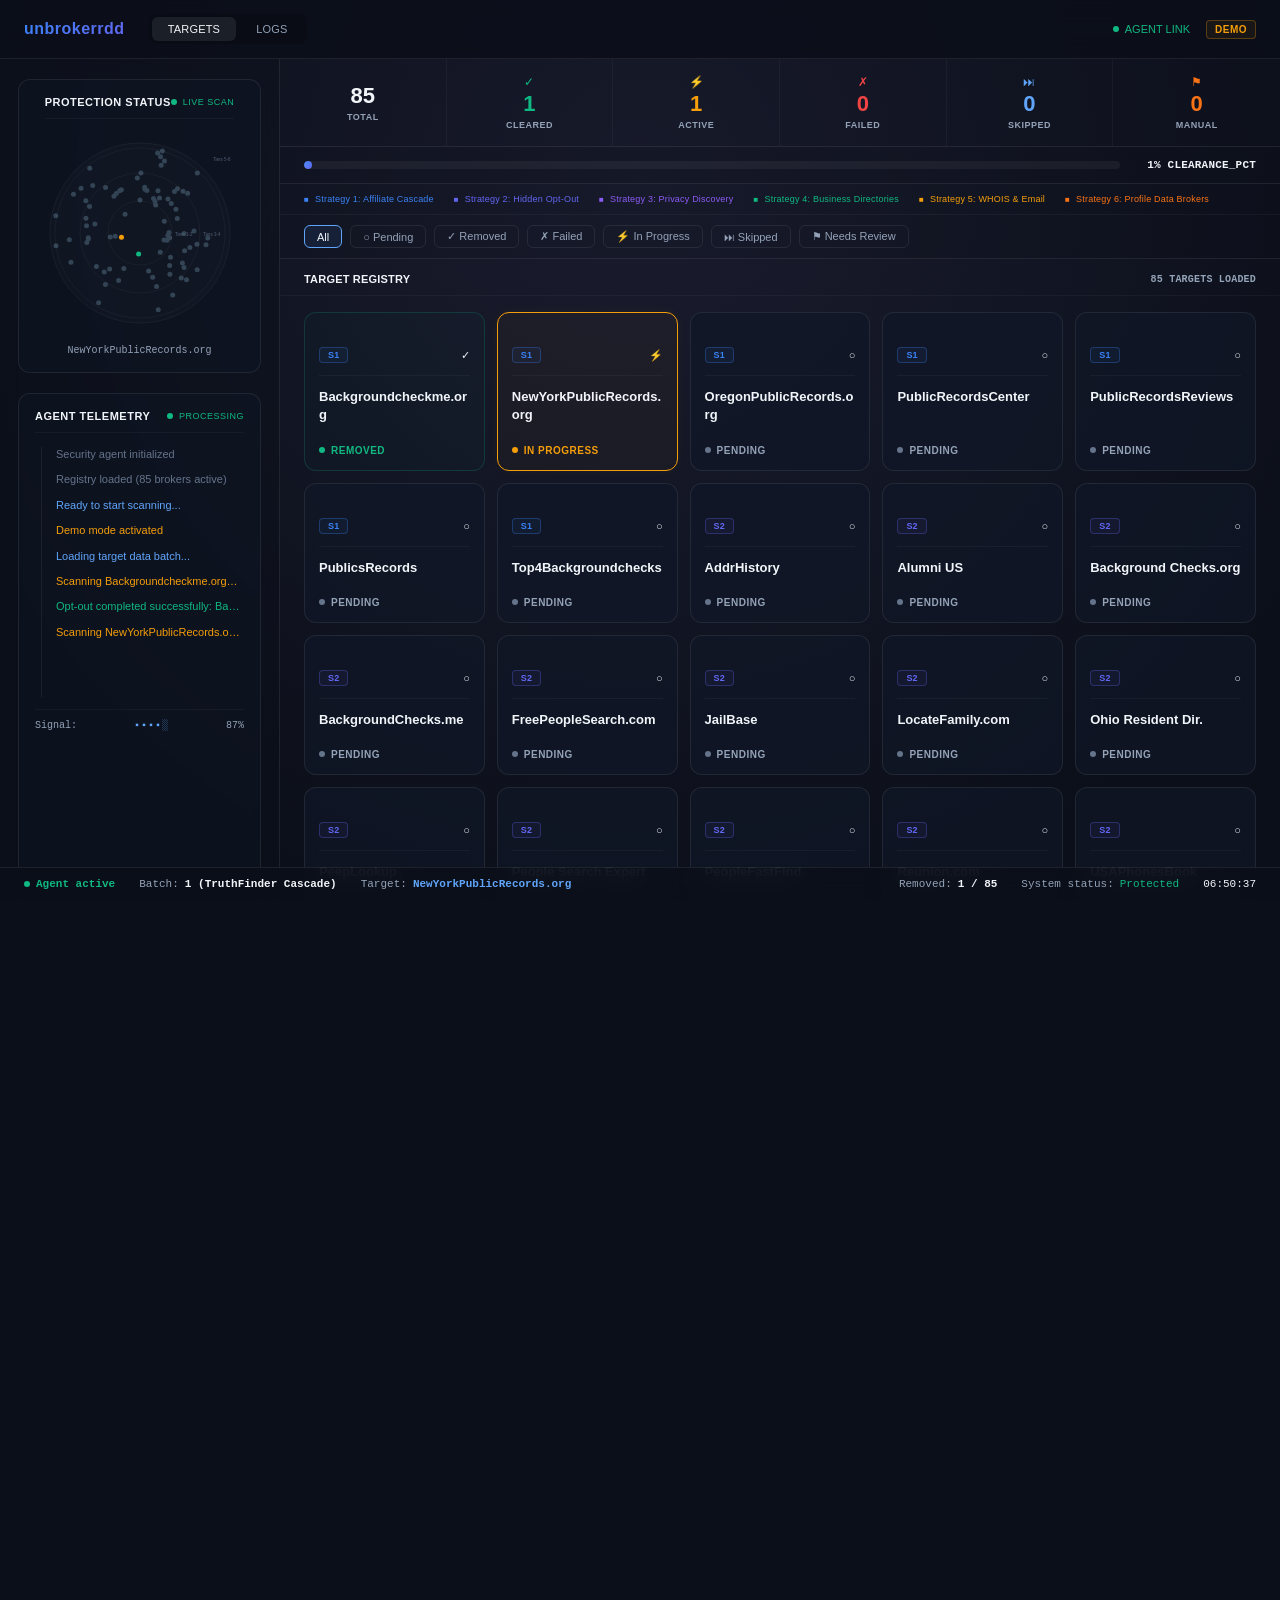
==== commit f3ffe225: "design: finalize premium high-trust dashboard visual experience Refactor internal/dashboard/static/i" ====
--- a/internal/dashboard/static/index.html
+++ b/internal/dashboard/static/index.html
@@ -3,7 +3,7 @@
 <head>
   <meta charset="UTF-8">
   <meta name="viewport" content="width=device-width, initial-scale=1.0">
-  <title>DATABROKER.exe</title>
+  <title>unbrokerrdd — Privacy Dashboard</title>
   <link rel="stylesheet" href="aether-core.css">
   <style>
 /* ── Design Tokens ───────────────────────────────────────────────── */
@@ -261,25 +261,45 @@
 }
 
 #log-entries {
-  display: flex; flex-direction: column; gap: 6px;
+  display: flex; flex-direction: column; gap: 10px;
   overflow-y: auto;
   flex: 1;
   max-height: 250px;
   padding-right: 4px;
+  position: relative;
+  border-left: 1px solid rgba(255, 255, 255, 0.06);
+  padding-left: 14px;
+  margin-left: 6px;
 }
 
 .log-line {
-  font-size: 10px; line-height: 1.5;
-  font-family: var(--font-mono);
+  font-size: 11px; line-height: 1.4;
+  font-family: var(--font-sans);
   white-space: nowrap; overflow: hidden; text-overflow: ellipsis;
+  position: relative;
+  color: var(--text-muted);
   animation: log-fade-in 0.25s ease;
 }
+.log-line::before {
+  content: '';
+  position: absolute;
+  left: -18px; top: 4px;
+  width: 7px; height: 7px;
+  border-radius: 50%;
+  background: var(--text-dim);
+}
 .log-line.cyan   { color: var(--accent-light); }
+.log-line.cyan::before { background: var(--accent-light); }
 .log-line.green  { color: var(--green); }
+.log-line.green::before { background: var(--green); }
 .log-line.red    { color: var(--red); }
+.log-line.red::before { background: var(--red); }
 .log-line.yellow { color: var(--yellow); }
+.log-line.yellow::before { background: var(--yellow); }
 .log-line.orange { color: var(--orange); }
+.log-line.orange::before { background: var(--orange); }
 .log-line.dim    { color: var(--text-dim); }
+.log-line.dim::before { background: var(--text-dim); }
 
 @keyframes log-fade-in {
   from { opacity: 0; transform: translateX(-4px); }
@@ -568,17 +588,45 @@
 /* ── Log View ──────────────────────────────────────────────────────── */
 #log-view {
   display: none; flex: 1; overflow-y: auto;
-  padding: 20px 24px; font-size: 12px; line-height: 1.8; letter-spacing: 0.2px;
-  flex-direction: column; gap: 1px;
-}
-.lv-entry { display: flex; gap: 14px; padding: 4px 0; border-bottom: 1px solid var(--border-dim); }
-.lv-ts   { color: var(--text-dim); flex-shrink: 0; font-size: 10px; font-family: var(--font-mono); margin-top: 2px; }
-.lv-txt  { color: var(--accent-light); flex: 1; word-break: break-word; }
+  padding: 24px; font-size: 13px;
+  flex-direction: column; gap: 0;
+}
+.log-view-header {
+  display: flex; gap: 24px; padding: 12px 16px;
+  border-bottom: 2px solid var(--border);
+  font-size: 11px; font-weight: 600; text-transform: uppercase;
+  color: var(--text-muted);
+  letter-spacing: 0.5px;
+}
+.col-ts { min-width: 140px; flex-shrink: 0; }
+.col-event { flex: 1; }
+
+.lv-entry {
+  display: flex; gap: 24px; padding: 12px 16px;
+  border-bottom: 1px solid var(--border-dim);
+  align-items: center;
+  transition: background-color 0.15s ease;
+}
+.lv-entry:hover {
+  background-color: rgba(255, 255, 255, 0.01);
+}
+.lv-ts {
+  color: var(--text-muted); flex-shrink: 0;
+  font-size: 11px; font-family: var(--font-mono);
+  min-width: 140px;
+}
+.lv-txt {
+  color: var(--text-primary); flex: 1;
+  word-break: break-word;
+  font-family: var(--font-sans);
+  font-size: 13px;
+  font-weight: 500;
+}
 .lv-txt.green  { color: var(--green); }
 .lv-txt.red    { color: var(--red); }
 .lv-txt.yellow { color: var(--yellow); }
 .lv-txt.orange { color: var(--orange); }
-.lv-txt.dim    { color: var(--text-dim); }
+.lv-txt.dim    { color: var(--text-dim); font-weight: 400; }
 
 /* ── Detail Modal ──────────────────────────────────────────────────── */
 #detail-modal {
@@ -667,104 +715,48 @@
     <!-- ── Sidebar ──────────────────────────────────────────────── -->
     <aside class="sidebar">
 
-      <!-- Radar -->
+      <!-- Protection Status -->
       <div class="panel radar-wrap">
         <div class="panel-header">
-          BROKER STATUS
-          <span class="live-indicator">LIVE FEED</span>
+          Protection Status
+          <span class="live-indicator">Live Scan</span>
         </div>
         <svg id="radar-svg" class="radar-svg" viewBox="-100 -100 200 200">
-          <defs>
-            <radialGradient id="radarBg" cx="50%" cy="50%" r="50%" fx="50%" fy="50%">
-              <stop offset="0%"   stop-color="#0a2040" stop-opacity="1"/>
-              <stop offset="100%" stop-color="#040818" stop-opacity="1"/>
-            </radialGradient>
-            <radialGradient id="sweepGrad" cx="0" cy="0" r="90" gradientUnits="userSpaceOnUse">
-              <stop offset="0%"   stop-color="rgba(0,200,255,0.5)"/>
-              <stop offset="70%"  stop-color="rgba(0,200,255,0.15)"/>
-              <stop offset="100%" stop-color="rgba(0,200,255,0)"/>
-            </radialGradient>
-            <clipPath id="radarClip"><circle r="90"/></clipPath>
-          </defs>
-
-          <!-- Background -->
-          <circle r="90" fill="url(#radarBg)"/>
-
-          <!-- Grid (clipped) -->
-          <g clip-path="url(#radarClip)" stroke="rgba(0,200,255,0.07)" stroke-width="0.5">
-            <!-- Horizontal lines -->
-            <line x1="-90" y1="-70" x2="90" y2="-70"/>
-            <line x1="-90" y1="-50" x2="90" y2="-50"/>
-            <line x1="-90" y1="-30" x2="90" y2="-30"/>
-            <line x1="-90" y1="-10" x2="90" y2="-10"/>
-            <line x1="-90" y1="10"  x2="90" y2="10"/>
-            <line x1="-90" y1="30"  x2="90" y2="30"/>
-            <line x1="-90" y1="50"  x2="90" y2="50"/>
-            <line x1="-90" y1="70"  x2="90" y2="70"/>
-            <!-- Vertical lines -->
-            <line x1="-70" y1="-90" x2="-70" y2="90"/>
-            <line x1="-50" y1="-90" x2="-50" y2="90"/>
-            <line x1="-30" y1="-90" x2="-30" y2="90"/>
-            <line x1="-10" y1="-90" x2="-10" y2="90"/>
-            <line x1="10"  y1="-90" x2="10"  y2="90"/>
-            <line x1="30"  y1="-90" x2="30"  y2="90"/>
-            <line x1="50"  y1="-90" x2="50"  y2="90"/>
-            <line x1="70"  y1="-90" x2="70"  y2="90"/>
-          </g>
-
-          <!-- Radial lines -->
-          <g clip-path="url(#radarClip)" stroke="rgba(0,200,255,0.1)" stroke-width="0.5">
-            <line x1="0" y1="-90" x2="0"  y2="90"/>
-            <line x1="-90" y1="0" x2="90" y2="0"/>
-            <line x1="-64" y1="-64" x2="64" y2="64"/>
-            <line x1="64"  y1="-64" x2="-64" y2="64"/>
-          </g>
-
-          <!-- Sweep (animated) -->
-          <g class="radar-sweep-group" clip-path="url(#radarClip)">
-            <!-- Sector fill -->
-            <path d="M0,0 L0,-90 A90,90,0,0,1,45,-78 Z" fill="url(#sweepGrad)" opacity="0.8"/>
-            <!-- Leading edge line -->
-            <line x1="0" y1="0" x2="0" y2="-90"
-                  stroke="rgba(0,200,255,0.7)" stroke-width="1"/>
-          </g>
+          <!-- Background: clean flat dark circle with subtle border -->
+          <circle r="90" fill="rgba(255,255,255,0.01)" stroke="rgba(255,255,255,0.05)" stroke-width="1"/>
 
           <!-- Dots container (filled by JS) -->
           <g id="radar-dots"></g>
 
-          <!-- Concentric rings (above dots) -->
-          <circle r="32" fill="none" stroke="rgba(0,200,255,0.18)" stroke-width="0.5"/>
-          <circle r="60" fill="none" stroke="rgba(0,200,255,0.14)" stroke-width="0.5"/>
-          <circle r="85" fill="none" stroke="rgba(0,200,255,0.22)" stroke-width="1"/>
-
-          <!-- Ring labels -->
-          <text x="33" y="2"  font-family="Space Mono,monospace" font-size="4.5" fill="rgba(0,200,255,0.4)">S1-2</text>
-          <text x="61" y="2"  font-family="Space Mono,monospace" font-size="4.5" fill="rgba(0,200,255,0.35)">S3-4</text>
-          <text x="72" y="-70" font-family="Space Mono,monospace" font-size="4.5" fill="rgba(0,200,255,0.3)">S5-6</text>
-
-          <!-- Center crosshair -->
-          <circle r="3" fill="var(--cyan)" opacity="0.9"/>
-          <circle r="6" fill="none" stroke="rgba(0,200,255,0.4)" stroke-width="0.5"/>
+          <!-- Concentric rings representing Strategy clusters -->
+          <circle r="32" fill="none" stroke="rgba(255,255,255,0.04)" stroke-width="1"/>
+          <circle r="60" fill="none" stroke="rgba(255,255,255,0.04)" stroke-width="1"/>
+          <circle r="85" fill="none" stroke="rgba(255,255,255,0.04)" stroke-width="1"/>
+
+          <!-- Ring labels with clean, professional typography and sentence case -->
+          <text x="35" y="3" font-family="var(--font-sans)" font-size="4.5" fill="var(--text-dim)" opacity="0.8">Tiers 1-2</text>
+          <text x="63" y="3" font-family="var(--font-sans)" font-size="4.5" fill="var(--text-dim)" opacity="0.8">Tiers 3-4</text>
+          <text x="73" y="-72" font-family="var(--font-sans)" font-size="4.5" fill="var(--text-dim)" opacity="0.8">Tiers 5-6</text>
         </svg>
-        <div class="radar-label" id="radar-label">TARGET_SELECTION.exe</div>
+        <div class="radar-label" id="radar-label">Standing by</div>
         <span class="corner-br"></span><span class="corner-bl"></span>
       </div>
 
       <!-- Agent Log -->
       <div class="panel agent-log" style="flex:1; min-height: 160px;">
         <div class="panel-header">
-          AGENT TELEMETRY
-          <span class="live-indicator" id="agent-status-label">STANDBY</span>
+          Agent Telemetry
+          <span class="live-indicator" id="agent-status-label">Ready</span>
         </div>
 
         <div id="log-entries">
-          <div class="log-line dim">> SYSTEM_INIT: COMPLETE</div>
-          <div class="log-line dim">> BATCH_1: LOADED</div>
-          <div class="log-line cyan">> AWAITING_START...</div>
+          <div class="log-line dim">Security agent initialized</div>
+          <div class="log-line dim">Registry loaded (85 brokers active)</div>
+          <div class="log-line cyan">Ready to start scanning...</div>
         </div>
 
         <div class="signal-bar">
-          <span>SIGNAL:</span>
+          <span>Signal:</span>
           <span class="signal-blocks" id="signal-blocks">▪▪▪▪░</span>
           <span id="signal-pct">87%</span>
         </div>
@@ -820,29 +812,29 @@
 
         <!-- Legend -->
         <div class="legend">
-          <span class="legend-item l1">■ S1 AFFILIATE_CASCADE</span>
-          <span class="legend-item l2">■ S2 HIDDEN_OPT_OUT</span>
-          <span class="legend-item l3">■ S3 PRIVACY_DISCOVERY</span>
-          <span class="legend-item l4">■ S4 BUSINESS_DIRS</span>
-          <span class="legend-item l5">■ S5 WHOIS_EMAIL</span>
-          <span class="legend-item l6">■ S6 PROFILE_BROKERS</span>
+          <span class="legend-item l1">Strategy 1: Affiliate Cascade</span>
+          <span class="legend-item l2">Strategy 2: Hidden Opt-Out</span>
+          <span class="legend-item l3">Strategy 3: Privacy Discovery</span>
+          <span class="legend-item l4">Strategy 4: Business Directories</span>
+          <span class="legend-item l5">Strategy 5: WHOIS & Email</span>
+          <span class="legend-item l6">Strategy 6: Profile Data Brokers</span>
         </div>
 
         <!-- Filter bar -->
         <div class="filter-bar">
-          <button class="filter-btn active" onclick="applyFilter('all',this)">ALL</button>
-          <button class="filter-btn" onclick="applyFilter('pending',this)">○ PENDING</button>
-          <button class="filter-btn" onclick="applyFilter('success',this)">✓ CLEARED</button>
-          <button class="filter-btn" onclick="applyFilter('failed',this)">✗ FAILED</button>
-          <button class="filter-btn" onclick="applyFilter('in_progress',this)">⚡ ACTIVE</button>
-          <button class="filter-btn" onclick="applyFilter('skipped',this)">⏭ SKIPPED</button>
-          <button class="filter-btn" onclick="applyFilter('manual',this)">⚑ MANUAL</button>
+          <button class="filter-btn active" onclick="applyFilter('all',this)">All</button>
+          <button class="filter-btn" onclick="applyFilter('pending',this)">○ Pending</button>
+          <button class="filter-btn" onclick="applyFilter('success',this)">✓ Removed</button>
+          <button class="filter-btn" onclick="applyFilter('failed',this)">✗ Failed</button>
+          <button class="filter-btn" onclick="applyFilter('in_progress',this)">⚡ In Progress</button>
+          <button class="filter-btn" onclick="applyFilter('skipped',this)">⏭ Skipped</button>
+          <button class="filter-btn" onclick="applyFilter('manual',this)">⚑ Needs Review</button>
         </div>
 
         <!-- Grid header -->
         <div class="grid-header">
-          TARGET REGISTRY
-          <span class="count" id="grid-count">85 TARGETS LOADED</span>
+          Target Registry
+          <span class="count" id="grid-count">85 targets loaded</span>
         </div>
 
         <!-- Broker Grid -->
@@ -851,7 +843,12 @@
       </div><!-- #target-view -->
 
       <!-- AGENT_LOG view (shown when log tab active) -->
-      <div id="log-view"></div>
+      <div id="log-view">
+        <div class="log-view-header">
+          <span class="col-ts">Timestamp</span>
+          <span class="col-event">Event Activity</span>
+        </div>
+      </div>
 
     </main>
   </div>
@@ -860,20 +857,20 @@
   <footer class="hud-bar">
     <div class="hud-item active">
       <div class="dot"></div>
-      AGENT_ACTIVE
+      Agent active
     </div>
     <div class="hud-item">
-      BATCH: <span class="hud-val">BATCH_1 / TRUTHFINDER_CASCADE.exe</span>
+      Batch: <span class="hud-val">1 (TruthFinder Cascade)</span>
     </div>
     <div class="hud-item">
-      TARGET: <span id="hud-target">—</span>
+      Target: <span id="hud-target">—</span>
     </div>
     <div class="hud-spacer"></div>
     <div class="hud-item">
-      CLEARED: <span id="hud-clearance" class="hud-val">0 / 85</span>
+      Removed: <span id="hud-clearance" class="hud-val">0 / 85</span>
     </div>
     <div class="hud-item">
-      PRIVACY_CORE: <span style="color:var(--green)">STABLE</span>
+      System status: <span style="color:var(--green)">Protected</span>
     </div>
     <div class="hud-item" id="hud-time" style="color:var(--dim-text)">--:--:--</div>
   </footer>
@@ -1067,32 +1064,32 @@
 
 const LOG_TEMPLATES = {
   in_progress: {
-    1: n => `> TARGETING ${n} [AFFILIATE_CASCADE]`,
-    2: n => `> OPT_OUT_PAGE: ${n}`,
-    3: n => `> PRIVACY_SCRAPE: ${n}`,
-    4: n => `> DIR_SEARCH: ${n}`,
-    5: n => `> WHOIS_QUERY: ${n}`,
-    6: n => `> PROFILE_SCAN: ${n}`,
+    1: n => `Scanning ${n} (Affiliate Cascade)`,
+    2: n => `Evaluating opt-out page: ${n}`,
+    3: n => `Scanning public directory listings: ${n}`,
+    4: n => `Searching business directories: ${n}`,
+    5: n => `Performing WHOIS contact query: ${n}`,
+    6: n => `Analyzing profile broker records: ${n}`,
   },
-  success:  n => `> OPT_OUT_CONFIRMED: ${n} ✓`,
-  failed:   n => `> FAILED: ${n} — no path found`,
-  skipped:  n => `> SKIPPED: ${n} — no personal data`,
-  manual:   n => `> MANUAL_REVIEW: ${n} ⚑`,
+  success:  n => `Opt-out completed successfully: ${n} ✓`,
+  failed:   n => `Opt-out failed: ${n} (no response or search failure)`,
+  skipped:  n => `Opt-out skipped: ${n} (no matching personal records found)`,
+  manual:   n => `Manual review required: ${n} ⚑`,
 };
 
 function logForStatusChange(broker, status) {
   const name = broker.name;
   if (status === 'in_progress') {
     const fn = LOG_TEMPLATES.in_progress[broker.strategy];
-    addLogEntry(fn ? fn(name) : `> TARGETING ${name}`, 'yellow');
+    addLogEntry(fn ? fn(name) : `Targeting ${name}`, 'yellow');
     document.getElementById('hud-target').textContent = name;
-    document.getElementById('radar-label').textContent = name.toUpperCase().replace(/\./g, '_');
-    document.getElementById('agent-status-label').textContent = 'PROCESSING';
+    document.getElementById('radar-label').textContent = name;
+    document.getElementById('agent-status-label').textContent = 'Processing';
   } else {
     const colorMap = { success:'green', failed:'red', skipped:'dim', manual:'orange' };
     const fn = LOG_TEMPLATES[status];
     if (fn) addLogEntry(fn(name), colorMap[status] || 'cyan');
-    if (status !== 'in_progress') document.getElementById('agent-status-label').textContent = 'STANDBY';
+    if (status !== 'in_progress') document.getElementById('agent-status-label').textContent = 'Ready';
   }
 }
 
@@ -1102,8 +1099,8 @@
 const state = {};
 
 const STATUS_LABELS = {
-  pending:'PENDING', in_progress:'WORKING...',
-  success:'CLEARED', failed:'FAILED', skipped:'SKIPPED', manual:'MANUAL_REVIEW ⚑'
+  pending:'Pending', in_progress:'In progress',
+  success:'Removed', failed:'Failed', skipped:'Skipped', manual:'Needs review ⚑'
 };
 
 const STATUS_ICONS = {
@@ -1354,8 +1351,8 @@
   if (demoRunning) return;
   demoRunning = true;
   setMode(false);
-  addLogEntry('> DEMO_MODE: ACTIVE', 'yellow');
-  addLogEntry('> LOADING_BATCH_1...', 'cyan');
+  addLogEntry('Demo mode activated', 'yellow');
+  addLogEntry('Loading target data batch...', 'cyan');
 
   const order = Object.values(state)
     .sort((a,b) => a.strategy - b.strategy || a.name.localeCompare(b.name));
@@ -1381,7 +1378,7 @@
   }
 
   demoRunning = false;
-  addLogEntry('> BATCH_COMPLETE: review results', 'cyan');
+  addLogEntry('Batch complete. Please review results.', 'cyan');
 }
 
 // ══════════════════════════════════════════════════════════════════
@@ -1391,7 +1388,7 @@
   let ws;
   try { ws = new WebSocket('ws://localhost:8080/ws'); } catch { startDemo(); return; }
 
-  ws.onopen    = () => { setMode(true); demoRunning = false; if (wsRetry) clearTimeout(wsRetry); addLogEntry('> SERVER_LINK: ESTABLISHED', 'green'); };
+  ws.onopen    = () => { setMode(true); demoRunning = false; if (wsRetry) clearTimeout(wsRetry); addLogEntry('Server connection established', 'green'); };
   ws.onmessage = e => {
     const msg = JSON.parse(e.data);
     if (msg.type === 'state') { initGrid(msg.brokers); if (msg.stats) updateStats(msg.stats); }
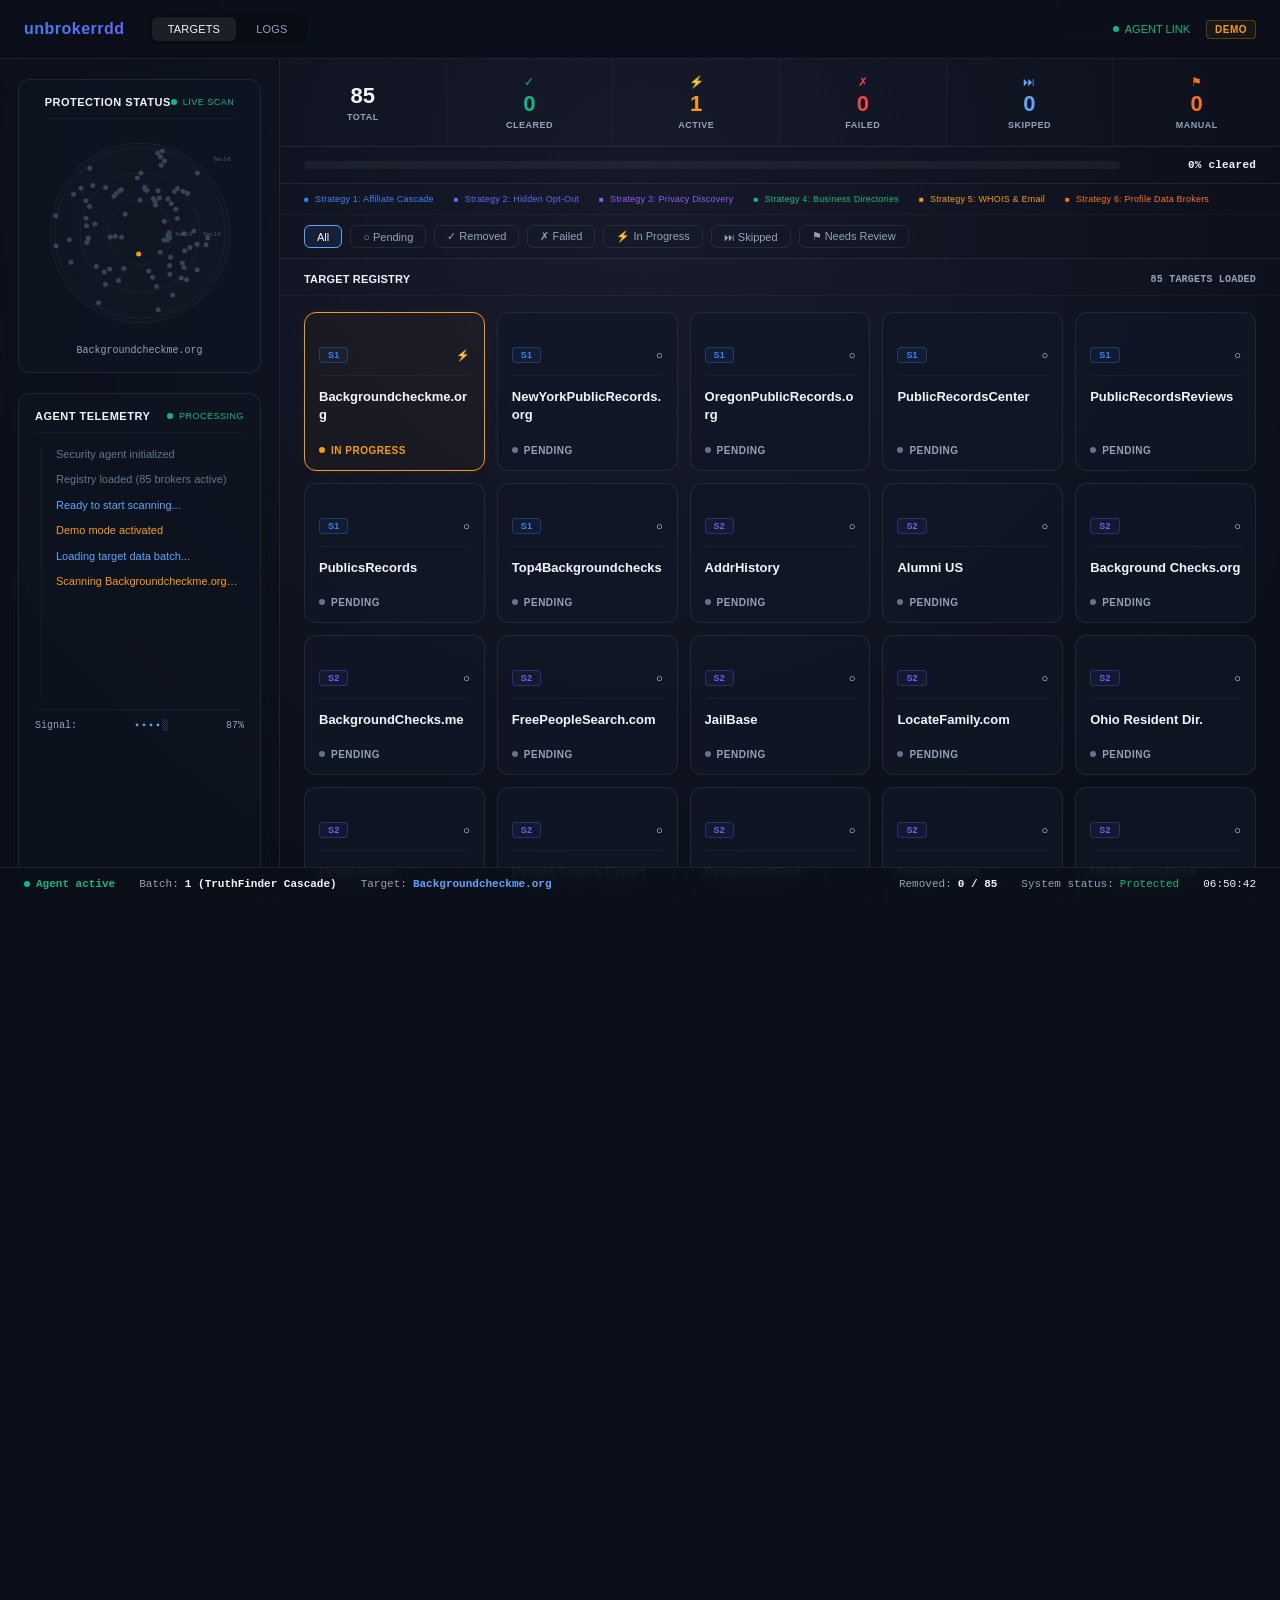
==== commit 520e2fbf: "Final design-pass cleanup: fix residual jargon, remove dead radar CSS Two small, targeted fixes afte" ====
--- a/internal/dashboard/static/index.html
+++ b/internal/dashboard/static/index.html
@@ -213,17 +213,6 @@
   font-family: var(--font-mono);
 }
 
-/* Radar sweep animation */
-.radar-sweep-group {
-  transform-origin: 0px 0px;
-  animation: radar-spin 4s linear infinite;
-}
-
-@keyframes radar-spin {
-  from { transform: rotate(0deg); }
-  to   { transform: rotate(360deg); }
-}
-
 /* Radar dot classes */
 .radar-dot {
   transition: fill 0.4s ease;
@@ -804,7 +793,7 @@
       <!-- Progress -->
       <div class="progress-wrap">
         <div class="progress-track"><div id="progress-fill"></div></div>
-        <div id="progress-pct">0% CLEARANCE_PCT</div>
+        <div id="progress-pct">0% cleared</div>
       </div>
 
       <!-- TARGET_LIST view (shown by default) -->
@@ -1237,7 +1226,7 @@
   const done = stats.success + stats.failed + stats.skipped + stats.manual;
   const pct  = stats.total > 0 ? Math.round(done/stats.total*100) : 0;
   document.getElementById('progress-fill').style.width = pct + '%';
-  document.getElementById('progress-pct').textContent  = pct + '% CLEARANCE_PCT';
+  document.getElementById('progress-pct').textContent  = pct + '% cleared';
   document.getElementById('hud-clearance').textContent = `${done} / ${stats.total}`;
   document.getElementById('hud-time').textContent      = new Date().toTimeString().slice(0,8);
 }
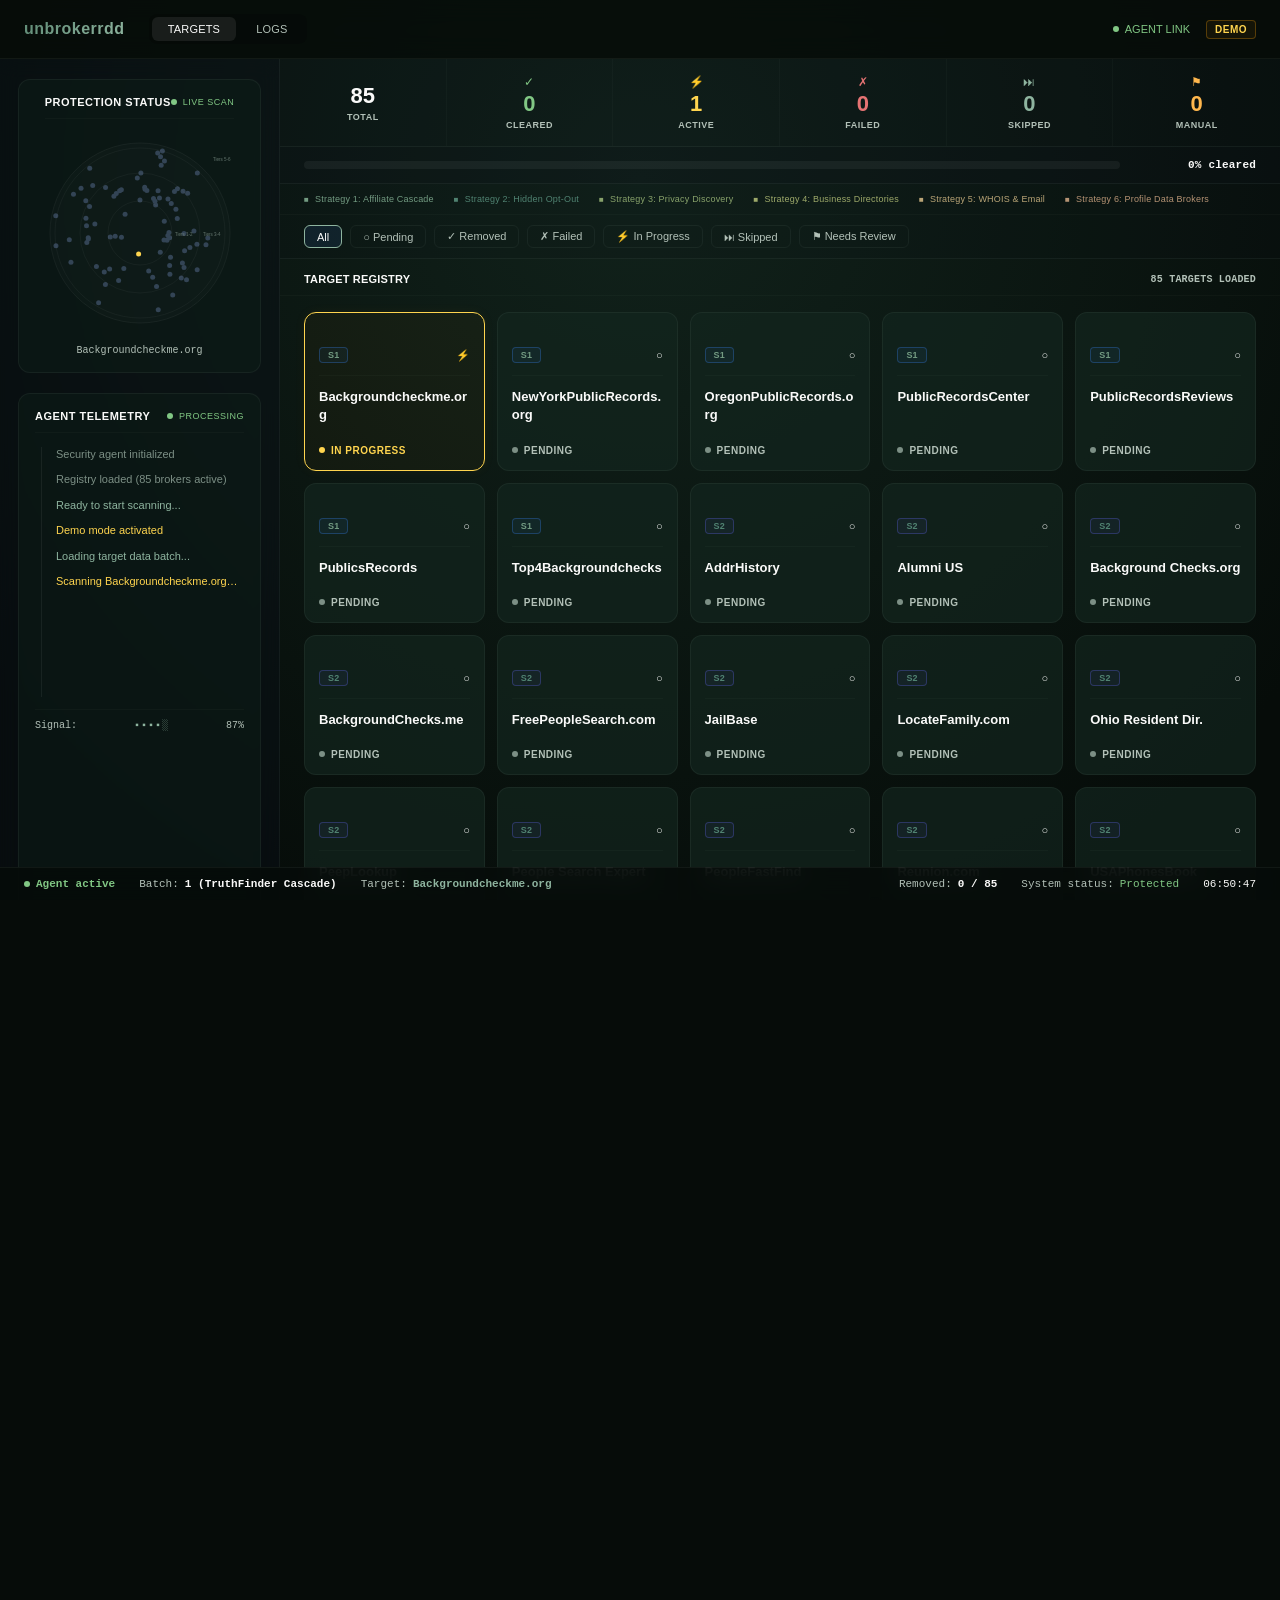
==== commit ae62e786: "design: overhaul dashboard color system with botanical earth-toned palette Refactor internal/dashboa" ====
--- a/internal/dashboard/static/index.html
+++ b/internal/dashboard/static/index.html
@@ -8,54 +8,52 @@
   <style>
 /* ── Design Tokens ───────────────────────────────────────────────── */
 :root {
-  /* High-Trust Core Color Palette (Inspired by 1Password & Proton) */
-  --bg-primary:     #0b0f19;
-  --bg-surface:     #111827;
-  --bg-card:        rgba(17, 24, 39, 0.7);
-  --bg-card-hover:  rgba(31, 41, 55, 0.8);
-  --bg-panel:       rgba(17, 24, 39, 0.45);
-  --bg-panel-hover: rgba(30, 41, 59, 0.6);
-  --bg-header:      rgba(11, 15, 25, 0.85);
-  --bg-footer:      rgba(11, 15, 25, 0.9);
-  
-  --border:         rgba(255, 255, 255, 0.08);
-  --border-hover:   rgba(59, 130, 246, 0.3);
-  --border-dim:     rgba(255, 255, 255, 0.04);
-  
+  /* Botanical Core Color Palette (Inspired by FinanceUs & Webrij) */
+  --bg-primary:     #060c09; /* Deep forest charcoal near-black */
+  --bg-surface:     #0a1410; /* Dark forest green */
+  --bg-card:        rgba(19, 38, 31, 0.7); /* Deep slate forest card background */
+  --bg-card-hover:  rgba(28, 56, 46, 0.8);
+  --bg-panel:       rgba(14, 31, 26, 0.45); /* Soft translucent forest panel */
+  --bg-panel-hover: rgba(20, 41, 33, 0.6);
+  --bg-header:      rgba(6, 12, 9, 0.85);
+  --bg-footer:      rgba(6, 12, 9, 0.90);
+
+  --border:         rgba(147, 181, 162, 0.08); /* Thin translucent sage lines */
+  --border-hover:   rgba(147, 181, 162, 0.3); /* Brighter sage interactive highlight */
+  --border-dim:     rgba(147, 181, 162, 0.04);
+
   /* Accent Brand Colors */
-  --accent:         #3b82f6; /* Trust Blue */
-  --accent-light:   #60a5fa;
-  --accent-gradient: linear-gradient(135deg, #3b82f6 0%, #6366f1 100%);
-  --accent-purple:  #8b5cf6;
-  --accent-pink:    #ec4899;
-  
-  /* Global Status Indicator Colors (Polished, Non-Neon) */
-  --green:          #10b981; /* Emerald Success */
-  --green-glow:     rgba(16, 185, 129, 0.15);
-  --yellow:         #f59e0b; /* Amber Scan/Active */
-  --yellow-glow:    rgba(245, 158, 11, 0.15);
-  --red:            #ef4444; /* Coral Emergency/Failed */
-  --red-glow:     rgba(239, 68, 68, 0.15);
-  --orange:         #f97316; /* Warm Orange for Manual */
-  --orange-glow:    rgba(249, 115, 22, 0.15);
-  --blue:           #3b82f6; /* Calm Blue for Skipped */
-  --blue-glow:      rgba(59, 130, 246, 0.15);
-  
+  --accent:         #608c76; /* Soft Sage Green */
+  --accent-light:   #8eb49f; /* Bright Sage Green */
+  --accent-gradient: linear-gradient(135deg, #608c76 0%, #8eb49f 100%);
+
+  /* Global Status Indicator Colors (Desaturated, Harmonized with Sage/Forest) */
+  --green:          #81c784; /* Soft Mint Green for Success */
+  --green-glow:     rgba(129, 199, 132, 0.15);
+  --yellow:         #ffd54f; /* Soft Amber for In Progress */
+  --yellow-glow:    rgba(255, 213, 79, 0.15);
+  --red:            #e57373; /* Soft Coral Red for Failed */
+  --red-glow:       rgba(229, 115, 115, 0.15);
+  --orange:         #ffb74d; /* Soft Orange for Needs Review */
+  --orange-glow:    rgba(255, 183, 77, 0.15);
+  --blue:           #64b5f6; /* Soft Slate Blue for Skipped */
+  --blue-glow:      rgba(100, 181, 246, 0.15);
+
   /* Typography */
-  --text-primary:   #f1f5f9;
-  --text-muted:     #94a3b8;
-  --text-dim:       #64748b;
-  
+  --text-primary:   #fafaf9; /* Warm Cream Off-white */
+  --text-muted:     #b3c1b8; /* Soft Sage Gray */
+  --text-dim:       #7c8f85; /* Dimmed Olive Green-slate */
+
   --font-sans:      -apple-system, BlinkMacSystemFont, "Segoe UI", Roboto, "Helvetica Neue", Arial, sans-serif;
   --font-mono:      ui-monospace, SFMono-Regular, SF Mono, Menlo, Monaco, Consolas, "Liberation Mono", monospace;
-  
-  /* Service Strategy Colors (Cohesive spectrum) */
-  --s1:             #3b82f6; /* Strategy 1: Cascade (Blue) */
-  --s2:             #6366f1; /* Strategy 2: Hidden Opt-Out (Indigo) */
-  --s3:             #8b5cf6; /* Strategy 3: Privacy Discovery (Purple) */
-  --s4:             #10b981; /* Strategy 4: Business Dirs (Emerald) */
-  --s5:             #f59e0b; /* Strategy 5: WHOIS Email (Amber) */
-  --s6:             #f97316; /* Strategy 6: Profile Brokers (Orange) */
+
+  /* Service Strategy Colors (Botanical Earth-toned Family) */
+  --s1:             #739b82; /* Strategy 1: Affiliate Cascade (Sage) */
+  --s2:             #508271; /* Strategy 2: Hidden Opt-Out (Teal) */
+  --s3:             #88a26b; /* Strategy 3: Privacy Discovery (Leaf Green) */
+  --s4:             #9da96a; /* Strategy 4: Business Dirs (Olive Green) */
+  --s5:             #baa577; /* Strategy 5: WHOIS Email (Warm Clay) */
+  --s6:             #b59374; /* Strategy 6: Profile Brokers (Muted Sand) */
 }
 
 /* ── Reset ─────────────────────────────────────────────────────────── */
@@ -70,7 +68,7 @@
   -webkit-font-smoothing: antialiased;
 }
 body {
-  background-image: radial-gradient(circle at 50% 20%, #1a1c2e 0%, #0b0f19 80%);
+  background-image: radial-gradient(circle at 50% 20%, #11221b 0%, #060c09 85%);
   min-height: 100vh;
 }
 
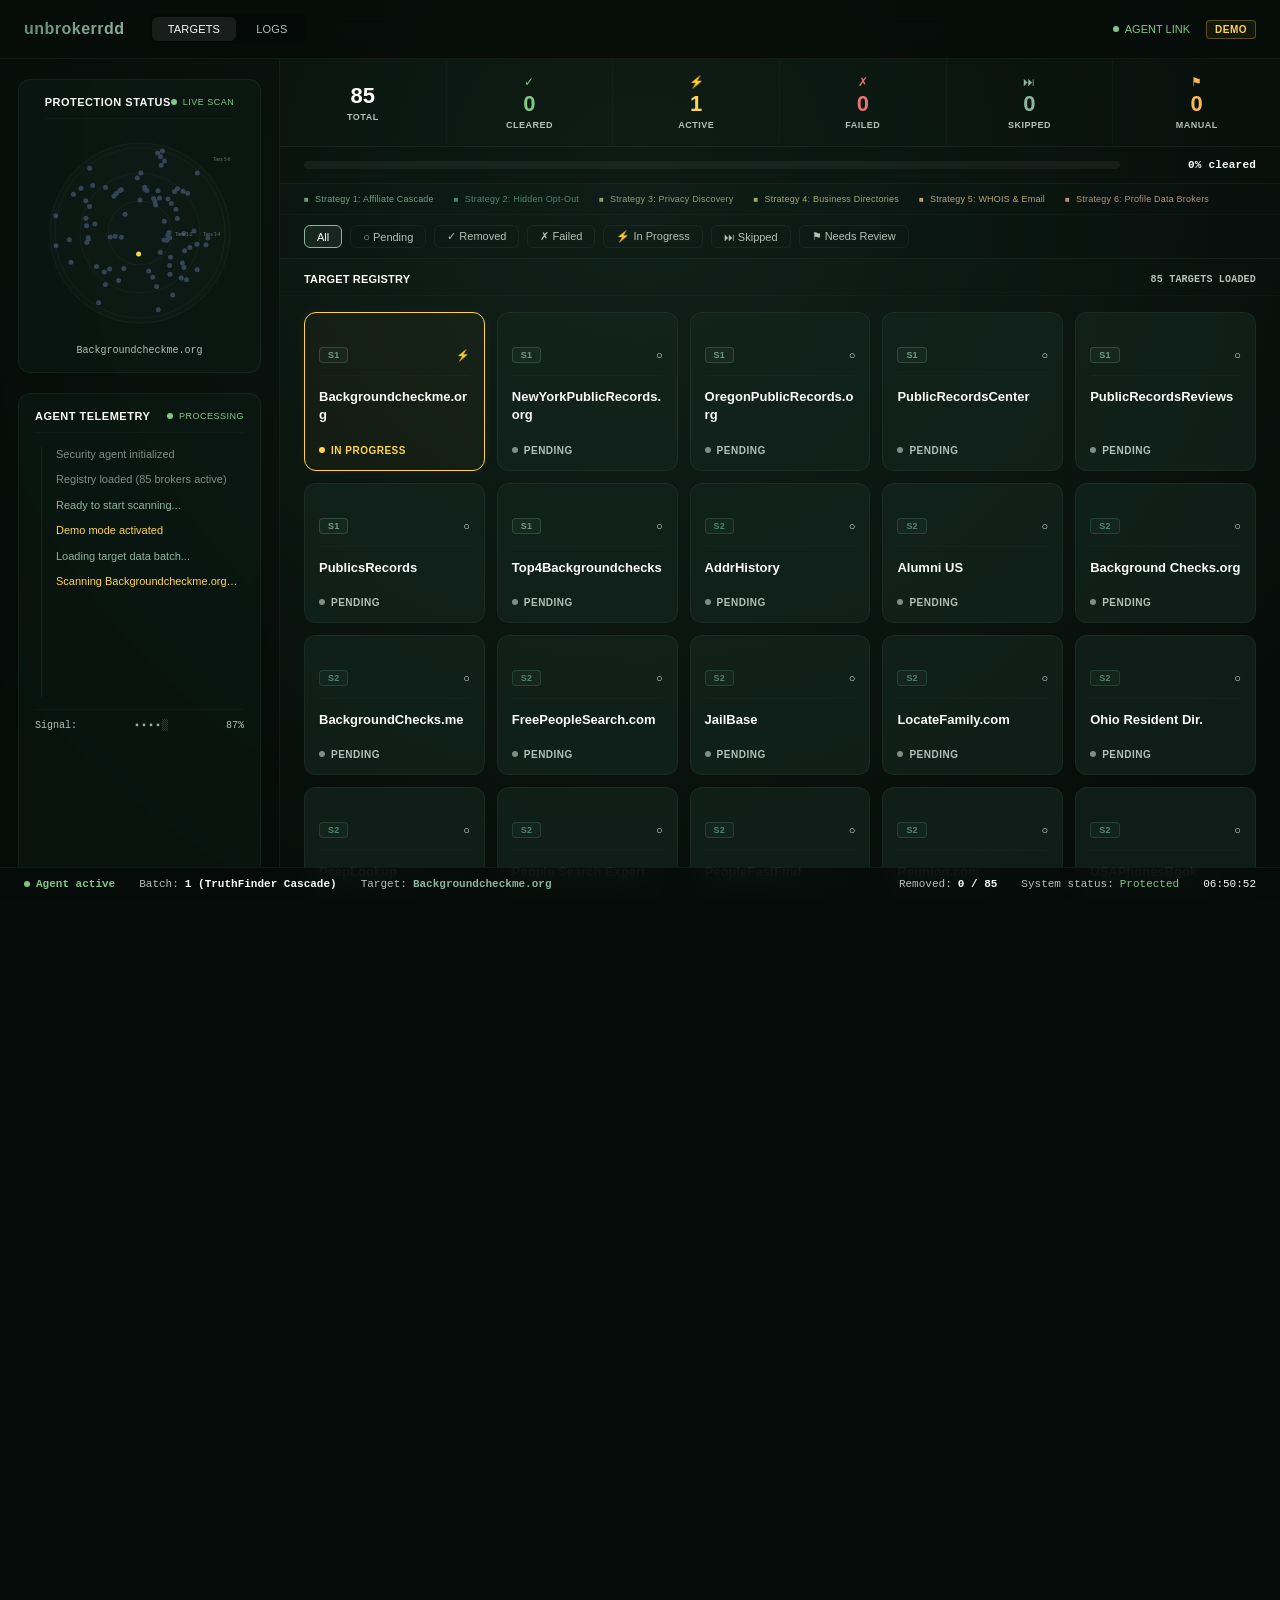
==== commit 80e51aae: "Fix incomplete palette refactor: leftover hardcoded old-palette rgba values Pass 3's HANDOFF.md clai" ====
--- a/internal/dashboard/static/index.html
+++ b/internal/dashboard/static/index.html
@@ -134,8 +134,8 @@
   font-size: 10px; font-weight: 600; letter-spacing: 0.5px; padding: 3px 8px;
   border: 1px solid; border-radius: 4px;
 }
-#mode-badge.demo { color: var(--yellow); border-color: rgba(245, 158, 11, 0.3); background: rgba(245, 158, 11, 0.06); }
-#mode-badge.live { color: var(--green); border-color: rgba(16, 185, 129, 0.3); background: rgba(16, 185, 129, 0.06); }
+#mode-badge.demo { color: var(--yellow); border-color: rgba(255, 213, 79, 0.3); background: rgba(255, 213, 79, 0.06); }
+#mode-badge.live { color: var(--green); border-color: rgba(129, 199, 132, 0.3); background: rgba(129, 199, 132, 0.06); }
 
 /* ── Main Layout ───────────────────────────────────────────────────── */
 .layout {
@@ -152,7 +152,7 @@
 .sidebar {
   border-right: 1px solid var(--border);
   display: flex; flex-direction: column;
-  background: rgba(11, 15, 25, 0.4);
+  background: rgba(6, 12, 9, 0.4);
   padding: 20px 18px;
   gap: 20px;
   overflow: hidden;
@@ -190,9 +190,9 @@
   animation: pulse-green 1.8s infinite;
 }
 @keyframes pulse-green {
-  0% { box-shadow: 0 0 0 0 rgba(16, 185, 129, 0.7); }
-  70% { box-shadow: 0 0 0 6px rgba(16, 185, 129, 0); }
-  100% { box-shadow: 0 0 0 0 rgba(16, 185, 129, 0); }
+  0% { box-shadow: 0 0 0 0 rgba(129, 199, 132, 0.7); }
+  70% { box-shadow: 0 0 0 6px rgba(129, 199, 132, 0); }
+  100% { box-shadow: 0 0 0 0 rgba(129, 199, 132, 0); }
 }
 
 /* ── Radar ─────────────────────────────────────────────────────────── */
@@ -314,7 +314,7 @@
   display: grid;
   grid-template-columns: repeat(6, 1fr);
   border-bottom: 1px solid var(--border);
-  background: rgba(11, 15, 25, 0.2);
+  background: rgba(6, 12, 9, 0.2);
 }
 
 .stat-item {
@@ -343,7 +343,7 @@
   display: flex; align-items: center; gap: 16px;
   padding: 12px 24px;
   border-bottom: 1px solid var(--border);
-  background: rgba(11, 15, 25, 0.3);
+  background: rgba(6, 12, 9, 0.3);
 }
 .progress-track {
   flex: 1; height: 8px;
@@ -376,7 +376,7 @@
   display: flex; flex-wrap: wrap; gap: 8px 20px;
   padding: 10px 24px;
   border-bottom: 1px solid var(--border-dim);
-  background: rgba(11, 15, 25, 0.15);
+  background: rgba(6, 12, 9, 0.15);
 }
 .legend-item {
   font-size: 9px; font-weight: 500; letter-spacing: 0.2px;
@@ -436,12 +436,12 @@
   border-radius: 4px;
   border: 1px solid;
 }
-.card-strategy.s1 { color: var(--s1); border-color: rgba(59, 130, 246, 0.3); background: rgba(59, 130, 246, 0.06); }
-.card-strategy.s2 { color: var(--s2); border-color: rgba(99, 102, 241, 0.3); background: rgba(99, 102, 241, 0.06); }
-.card-strategy.s3 { color: var(--s3); border-color: rgba(139, 92, 246, 0.3); background: rgba(139, 92, 246, 0.06); }
-.card-strategy.s4 { color: var(--s4); border-color: rgba(16, 185, 129, 0.3); background: rgba(16, 185, 129, 0.06); }
-.card-strategy.s5 { color: var(--s5); border-color: rgba(245, 158, 11, 0.3); background: rgba(245, 158, 11, 0.06); }
-.card-strategy.s6 { color: var(--s6); border-color: rgba(249, 115, 22, 0.3); background: rgba(249, 115, 22, 0.06); }
+.card-strategy.s1 { color: var(--s1); border-color: rgba(115, 155, 130, 0.3); background: rgba(115, 155, 130, 0.06); }
+.card-strategy.s2 { color: var(--s2); border-color: rgba(80, 130, 113, 0.3); background: rgba(80, 130, 113, 0.06); }
+.card-strategy.s3 { color: var(--s3); border-color: rgba(136, 162, 107, 0.3); background: rgba(136, 162, 107, 0.06); }
+.card-strategy.s4 { color: var(--s4); border-color: rgba(157, 169, 106, 0.3); background: rgba(157, 169, 106, 0.06); }
+.card-strategy.s5 { color: var(--s5); border-color: rgba(186, 165, 119, 0.3); background: rgba(186, 165, 119, 0.06); }
+.card-strategy.s6 { color: var(--s6); border-color: rgba(181, 147, 116, 0.3); background: rgba(181, 147, 116, 0.06); }
 
 .card-status-icon { font-size: 11px; }
 
@@ -482,42 +482,42 @@
 
 .card.in_progress {
   border-color: var(--yellow);
-  background: rgba(245, 158, 11, 0.03);
-  box-shadow: 0 0 12px rgba(245, 158, 11, 0.05);
+  background: rgba(255, 213, 79, 0.03);
+  box-shadow: 0 0 12px rgba(255, 213, 79, 0.05);
 }
 .card.in_progress .status-dot { background: var(--yellow); animation: pulse-yellow 1.5s infinite; }
 .card.in_progress .card-status { color: var(--yellow); }
 @keyframes pulse-yellow {
-  0% { box-shadow: 0 0 0 0 rgba(245, 158, 11, 0.6); }
-  70% { box-shadow: 0 0 0 5px rgba(245, 158, 11, 0); }
-  100% { box-shadow: 0 0 0 0 rgba(245, 158, 11, 0); }
+  0% { box-shadow: 0 0 0 0 rgba(255, 213, 79, 0.6); }
+  70% { box-shadow: 0 0 0 5px rgba(255, 213, 79, 0); }
+  100% { box-shadow: 0 0 0 0 rgba(255, 213, 79, 0); }
 }
 
 .card.success {
-  border-color: rgba(16, 185, 129, 0.2);
-  background: rgba(16, 185, 129, 0.02);
+  border-color: rgba(129, 199, 132, 0.2);
+  background: rgba(129, 199, 132, 0.02);
 }
 .card.success .status-dot { background: var(--green); }
 .card.success .card-status { color: var(--green); }
 
 .card.failed {
-  border-color: rgba(239, 68, 68, 0.2);
-  background: rgba(239, 68, 68, 0.02);
+  border-color: rgba(229, 115, 115, 0.2);
+  background: rgba(229, 115, 115, 0.02);
 }
 .card.failed .status-dot { background: var(--red); }
 .card.failed .card-status { color: var(--red); }
 
 .card.skipped {
-  border-color: rgba(59, 130, 246, 0.1);
-  background: rgba(11, 15, 25, 0.2);
+  border-color: rgba(100, 181, 246, 0.1);
+  background: rgba(6, 12, 9, 0.2);
   opacity: 0.55;
 }
 .card.skipped .status-dot { background: var(--text-dim); }
 .card.skipped .card-status { color: var(--text-muted); }
 
 .card.manual {
-  border-color: rgba(249, 115, 22, 0.2);
-  background: rgba(249, 115, 22, 0.02);
+  border-color: rgba(255, 183, 77, 0.2);
+  background: rgba(255, 183, 77, 0.02);
 }
 .card.manual .status-dot { background: var(--orange); animation: blink-orange 1.4s infinite; }
 .card.manual .card-status { color: var(--orange); }
@@ -662,7 +662,7 @@
 .filter-bar {
   display: flex; gap: 8px; padding: 10px 24px;
   border-bottom: 1px solid var(--border);
-  background: rgba(11, 15, 25, 0.15); flex-wrap: wrap;
+  background: rgba(6, 12, 9, 0.15); flex-wrap: wrap;
   position: relative; z-index: 1;
 }
 .filter-btn {
@@ -674,7 +674,7 @@
   cursor: pointer; transition: all 0.15s ease;
 }
 .filter-btn:hover { color: var(--text-primary); border-color: var(--text-muted); }
-.filter-btn.active { color: var(--text-primary); border-color: var(--accent-light); background: rgba(59, 130, 246, 0.1); }
+.filter-btn.active { color: var(--text-primary); border-color: var(--accent-light); background: rgba(142, 180, 159, 0.1); }
   </style>
 </head>
 <body>
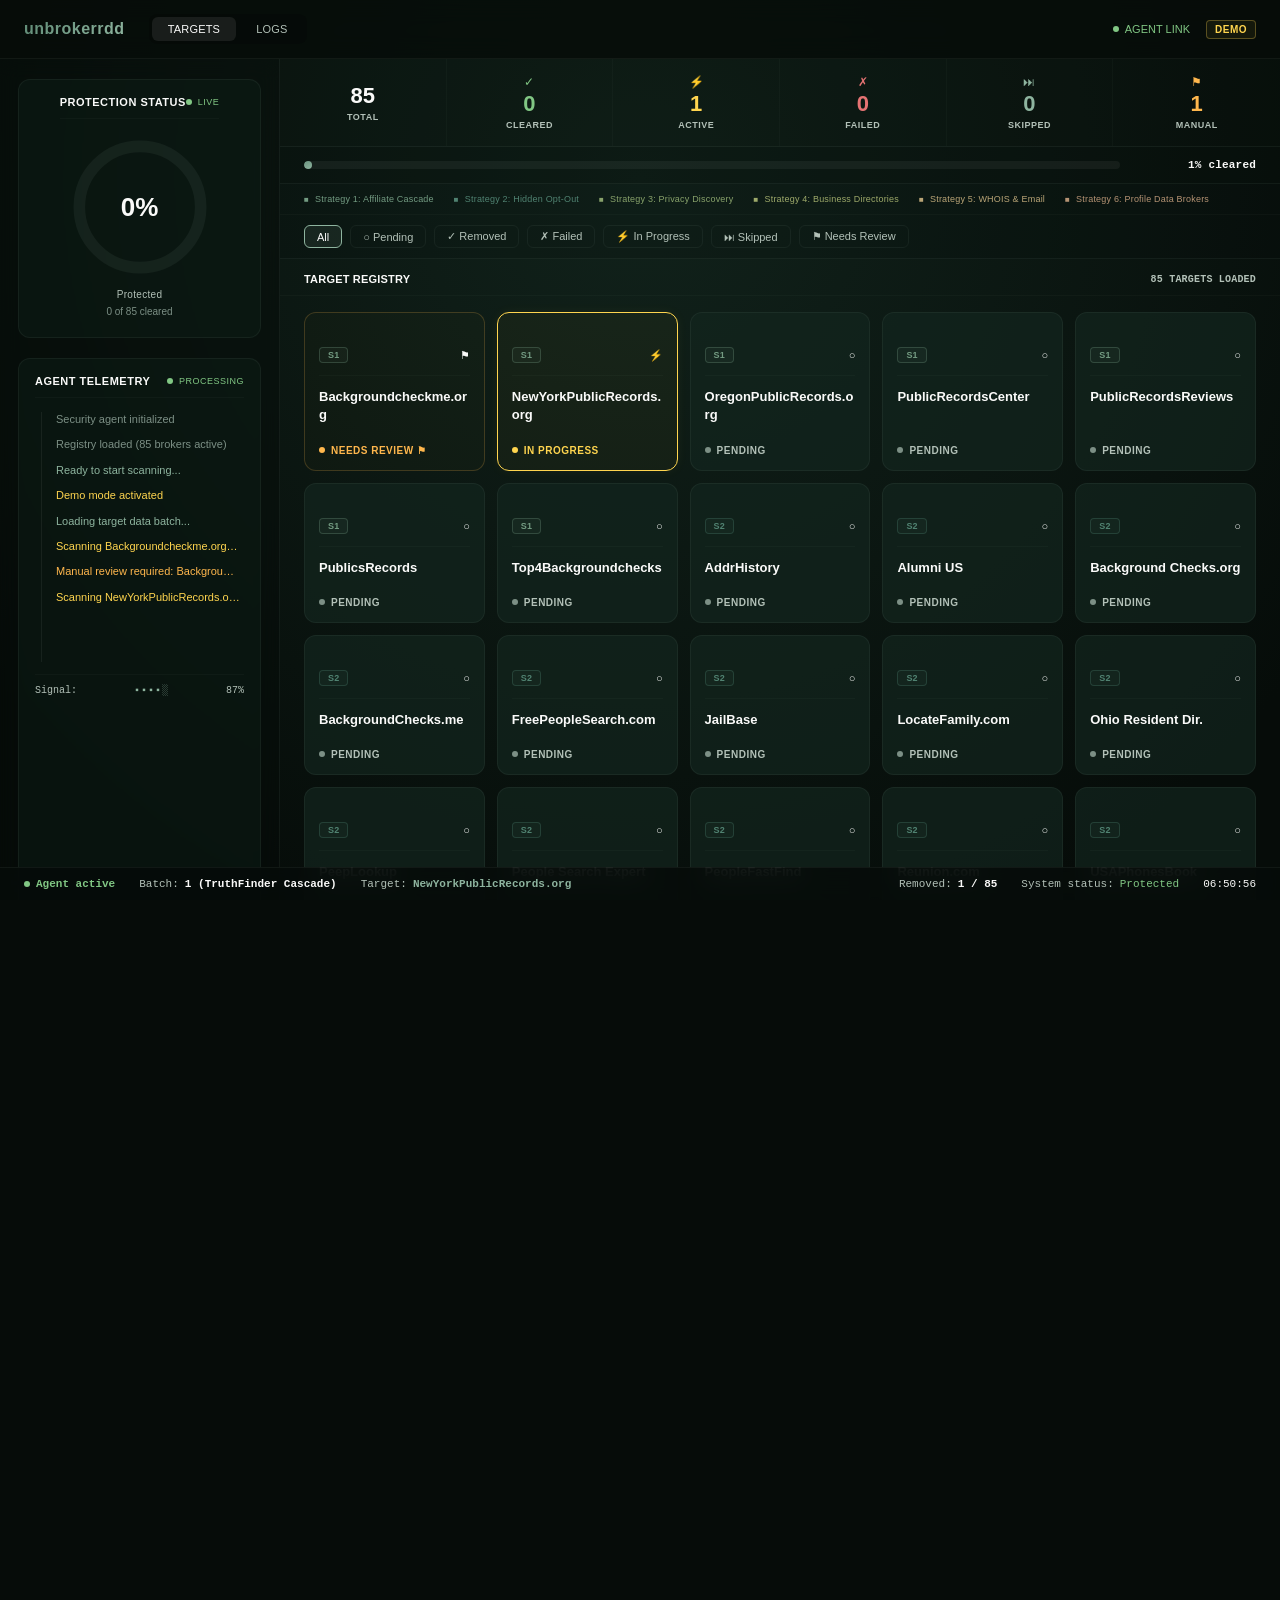
==== commit 94a667c2: "Replace radar scatter panel with a circular protection-status ring The radar/sonar sweep visualizati" ====
--- a/internal/dashboard/static/index.html
+++ b/internal/dashboard/static/index.html
@@ -195,47 +195,39 @@
   100% { box-shadow: 0 0 0 0 rgba(129, 199, 132, 0); }
 }
 
-/* ── Radar ─────────────────────────────────────────────────────────── */
-.radar-wrap {
+/* ── Exposure ring ─────────────────────────────────────────────────── */
+.exposure-wrap {
   display: flex; flex-direction: column; align-items: center;
-}
-
-.radar-svg {
-  width: 100%; max-width: 200px; height: auto; aspect-ratio: 1;
-  overflow: visible;
-}
-
-.radar-label {
+  padding-bottom: 20px;
+}
+
+.exposure-ring-wrap {
+  position: relative;
+  width: 100%; max-width: 140px;
+  margin-top: 4px;
+}
+
+.exposure-ring {
+  width: 100%; height: auto; display: block;
+}
+
+#exposure-arc {
+  transition: stroke-dashoffset 0.6s ease;
+}
+
+.exposure-pct {
+  position: absolute; top: 50%; left: 50%;
+  transform: translate(-50%, -50%);
+  font-size: 26px; font-weight: 700; color: var(--text-primary);
+}
+
+.exposure-label {
   font-size: 10px; color: var(--text-muted); font-weight: 500;
-  margin-top: 12px; text-align: center;
-  font-family: var(--font-mono);
-}
-
-/* Radar dot classes */
-.radar-dot {
-  transition: fill 0.4s ease;
-}
-.radar-dot.in_progress {
-  fill: var(--yellow) !important;
-  animation: dot-pulse-anim 0.7s ease-in-out infinite;
-}
-.radar-dot.success {
-  fill: var(--green) !important;
-}
-.radar-dot.failed {
-  fill: var(--red) !important;
-}
-.radar-dot.skipped {
-  fill: var(--text-dim) !important; opacity: 0.6;
-}
-.radar-dot.manual {
-  fill: var(--orange) !important;
-  animation: dot-pulse-anim 1.5s ease-in-out infinite;
-}
-
-@keyframes dot-pulse-anim {
-  0%, 100% { opacity: 1; }
-  50%       { opacity: 0.3; }
+  letter-spacing: 0.3px; margin-top: 12px;
+}
+
+.exposure-caption {
+  font-size: 10px; color: var(--text-dim); margin-top: 6px;
 }
 
 /* ── Agent Log ─────────────────────────────────────────────────────── */
@@ -703,30 +695,23 @@
     <aside class="sidebar">
 
       <!-- Protection Status -->
-      <div class="panel radar-wrap">
+      <div class="panel exposure-wrap">
         <div class="panel-header">
           Protection Status
-          <span class="live-indicator">Live Scan</span>
-        </div>
-        <svg id="radar-svg" class="radar-svg" viewBox="-100 -100 200 200">
-          <!-- Background: clean flat dark circle with subtle border -->
-          <circle r="90" fill="rgba(255,255,255,0.01)" stroke="rgba(255,255,255,0.05)" stroke-width="1"/>
-
-          <!-- Dots container (filled by JS) -->
-          <g id="radar-dots"></g>
-
-          <!-- Concentric rings representing Strategy clusters -->
-          <circle r="32" fill="none" stroke="rgba(255,255,255,0.04)" stroke-width="1"/>
-          <circle r="60" fill="none" stroke="rgba(255,255,255,0.04)" stroke-width="1"/>
-          <circle r="85" fill="none" stroke="rgba(255,255,255,0.04)" stroke-width="1"/>
-
-          <!-- Ring labels with clean, professional typography and sentence case -->
-          <text x="35" y="3" font-family="var(--font-sans)" font-size="4.5" fill="var(--text-dim)" opacity="0.8">Tiers 1-2</text>
-          <text x="63" y="3" font-family="var(--font-sans)" font-size="4.5" fill="var(--text-dim)" opacity="0.8">Tiers 3-4</text>
-          <text x="73" y="-72" font-family="var(--font-sans)" font-size="4.5" fill="var(--text-dim)" opacity="0.8">Tiers 5-6</text>
-        </svg>
-        <div class="radar-label" id="radar-label">Standing by</div>
-        <span class="corner-br"></span><span class="corner-bl"></span>
+          <span class="live-indicator">Live</span>
+        </div>
+        <div class="exposure-ring-wrap">
+          <svg class="exposure-ring" viewBox="0 0 120 120">
+            <circle cx="60" cy="60" r="52" fill="none" stroke="var(--border)" stroke-width="10"/>
+            <circle id="exposure-arc" cx="60" cy="60" r="52" fill="none" stroke="var(--accent)"
+                    stroke-width="10" stroke-linecap="round"
+                    stroke-dasharray="326.7" stroke-dashoffset="326.7"
+                    transform="rotate(-90 60 60)"/>
+          </svg>
+          <div class="exposure-pct" id="exposure-pct">0%</div>
+        </div>
+        <div class="exposure-label">Protected</div>
+        <div class="exposure-caption" id="exposure-caption">0 of 85 cleared</div>
       </div>
 
       <!-- Agent Log -->
@@ -972,57 +957,6 @@
 ];
 
 // ══════════════════════════════════════════════════════════════════
-//  HASH UTILITY
-// ══════════════════════════════════════════════════════════════════
-function nameHash(s) {
-  let h = 5381;
-  for (let i = 0; i < s.length; i++) h = ((h << 5) + h + s.charCodeAt(i)) | 0;
-  return h;
-}
-
-// ══════════════════════════════════════════════════════════════════
-//  RADAR — Dot positioning & updates
-// ══════════════════════════════════════════════════════════════════
-const RING_RANGES = { 1:[18,30], 2:[28,40], 3:[43,55], 4:[52,64], 5:[66,77], 6:[74,86] };
-
-function radarPos(broker) {
-  const [rMin, rMax] = RING_RANGES[broker.strategy] || [45, 60];
-  const h  = Math.abs(nameHash(broker.id));
-  const r  = rMin + (h % (rMax - rMin + 1));
-  const a  = (h % 10007) / 10007 * Math.PI * 2;
-  return { x: +(Math.cos(a)*r).toFixed(2), y: +(Math.sin(a)*r).toFixed(2) };
-}
-
-const SVG_NS = 'http://www.w3.org/2000/svg';
-
-function initRadar(brokers) {
-  const g = document.getElementById('radar-dots');
-  g.innerHTML = '';
-  brokers.forEach(b => {
-    const pos = radarPos(b);
-    const c = document.createElementNS(SVG_NS, 'circle');
-    c.setAttribute('cx', pos.x);
-    c.setAttribute('cy', pos.y);
-    c.setAttribute('r', '2.5');
-    c.setAttribute('fill', '#334455');
-    c.setAttribute('id', `rdot-${b.id}`);
-    c.classList.add('radar-dot');
-    g.appendChild(c);
-  });
-}
-
-function updateRadarDot(id, status) {
-  const dot = document.getElementById(`rdot-${id}`);
-  if (!dot) return;
-  dot.className.baseVal = `radar-dot ${status}`;
-  const fills = {
-    pending:'#334455', in_progress:'#ffd700',
-    success:'#00ff66', failed:'#ff2244', skipped:'#4d9fff', manual:'#ff6b00'
-  };
-  dot.setAttribute('fill', fills[status] || '#334455');
-}
-
-// ══════════════════════════════════════════════════════════════════
 //  AGENT LOG
 // ══════════════════════════════════════════════════════════════════
 const MAX_LOG = 8;
@@ -1070,7 +1004,6 @@
     const fn = LOG_TEMPLATES.in_progress[broker.strategy];
     addLogEntry(fn ? fn(name) : `Targeting ${name}`, 'yellow');
     document.getElementById('hud-target').textContent = name;
-    document.getElementById('radar-label').textContent = name;
     document.getElementById('agent-status-label').textContent = 'Processing';
   } else {
     const colorMap = { success:'green', failed:'red', skipped:'dim', manual:'orange' };
@@ -1175,7 +1108,6 @@
   s.txt.textContent  = STATUS_LABELS[next] || next.toUpperCase();
   s.scan.style.display = next === 'in_progress' ? 'block' : 'none';
 
-  updateRadarDot(broker.id, next);
   logForStatusChange({ id: broker.id, name: s.name, strategy: s.strategy }, next);
 
   // Effects
@@ -1227,13 +1159,20 @@
   document.getElementById('progress-pct').textContent  = pct + '% cleared';
   document.getElementById('hud-clearance').textContent = `${done} / ${stats.total}`;
   document.getElementById('hud-time').textContent      = new Date().toTimeString().slice(0,8);
+
+  // Exposure ring reflects brokers actually cleared (success), not just processed.
+  const protectedPct = stats.total > 0 ? Math.round(stats.success/stats.total*100) : 0;
+  const circumference = 326.7;
+  document.getElementById('exposure-arc').style.strokeDashoffset =
+    circumference * (1 - protectedPct/100);
+  document.getElementById('exposure-pct').textContent = protectedPct + '%';
+  document.getElementById('exposure-caption').textContent = `${stats.success} of ${stats.total} cleared`;
 }
 
 function initGrid(brokers) {
   const grid = document.getElementById('broker-grid');
   grid.innerHTML = '';
   const sorted = [...brokers].sort((a,b) => a.strategy - b.strategy || a.name.localeCompare(b.name));
-  initRadar(sorted);
   sorted.forEach(b => grid.appendChild(buildCard(b)));
   document.getElementById('grid-count').textContent = `${sorted.length} TARGETS LOADED`;
 }
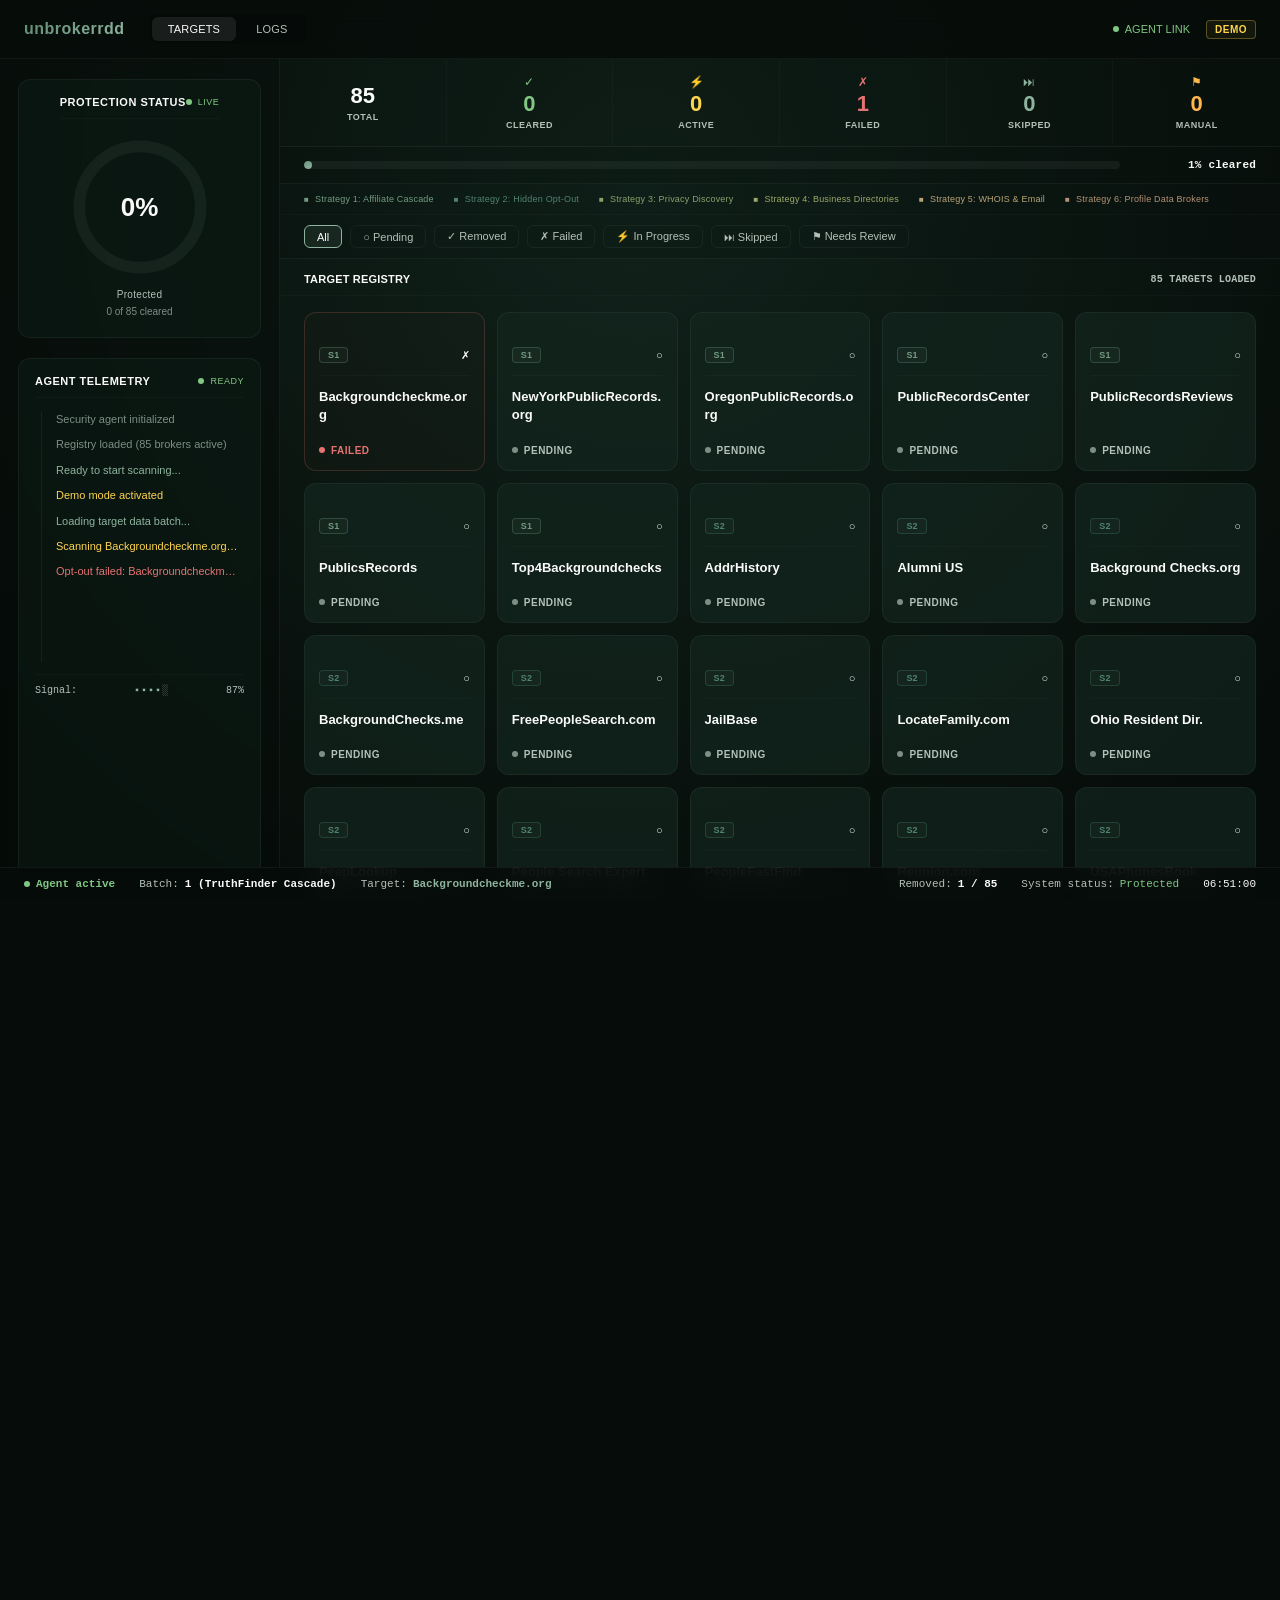
==== commit 7f9cc1fb: "Add unbrokerrdd's admin panel: identity, roles, PII, run control, access mgmt (backend by Gemini) + " ====
--- a/internal/dashboard/static/index.html
+++ b/internal/dashboard/static/index.html
@@ -683,6 +683,7 @@
       </div>
     </div>
     <div class="header-right">
+      <a href="/admin.html" id="admin-link" style="display:none; color: var(--text-muted); text-decoration:none; font-size:11px; font-weight:500; padding:4px 10px; border:1px solid var(--border); border-radius:6px;">ADMIN</a>
       <span class="live-dot" id="agent-link-status">AGENT LINK</span>
       <span id="mode-badge" class="demo">DEMO</span>
     </div>
@@ -1240,7 +1241,9 @@
   ];
   document.getElementById('detail-content').innerHTML = rows.map(([k,v,c]) =>
     `<div class="detail-row"><span class="detail-key">${k}</span><span class="detail-val ${c}">${v}</span></div>`
-  ).join('');
+  ).join('') + (currentUser.role === 'admin'
+    ? `<button class="filter-btn" style="margin-top:14px" onclick="retryBroker('${id}')">&#8635; Retry (reset to pending)</button>`
+    : '');
   document.getElementById('detail-modal').classList.add('open');
 }
 function closeDetail() {
@@ -1330,10 +1333,29 @@
 // ══════════════════════════════════════════════════════════════════
 //  BOOTSTRAP
 // ══════════════════════════════════════════════════════════════════
+let currentUser = { email: null, role: 'viewer' };
+
+async function loadCurrentUser() {
+  try {
+    const res = await fetch('/api/me');
+    if (!res.ok) return;
+    currentUser = await res.json();
+    if (currentUser.role === 'admin') {
+      document.getElementById('admin-link').style.display = 'inline-block';
+    }
+  } catch { /* /api/me unavailable (e.g. static-only preview) - stay viewer */ }
+}
+
+async function retryBroker(id) {
+  const res = await fetch('/api/reset?id=' + encodeURIComponent(id), { method: 'POST' });
+  if (res.ok) closeDetail();
+}
+
 (function bootstrap() {
   initGrid(BROKER_DATA.map(b => ({ ...b, status:'pending' })));
   updateStats({ total:85, pending:85, in_progress:0, success:0, failed:0, skipped:0, manual:0 });
   connectWS();
+  loadCurrentUser();
 
   // Clock
   setInterval(() => {
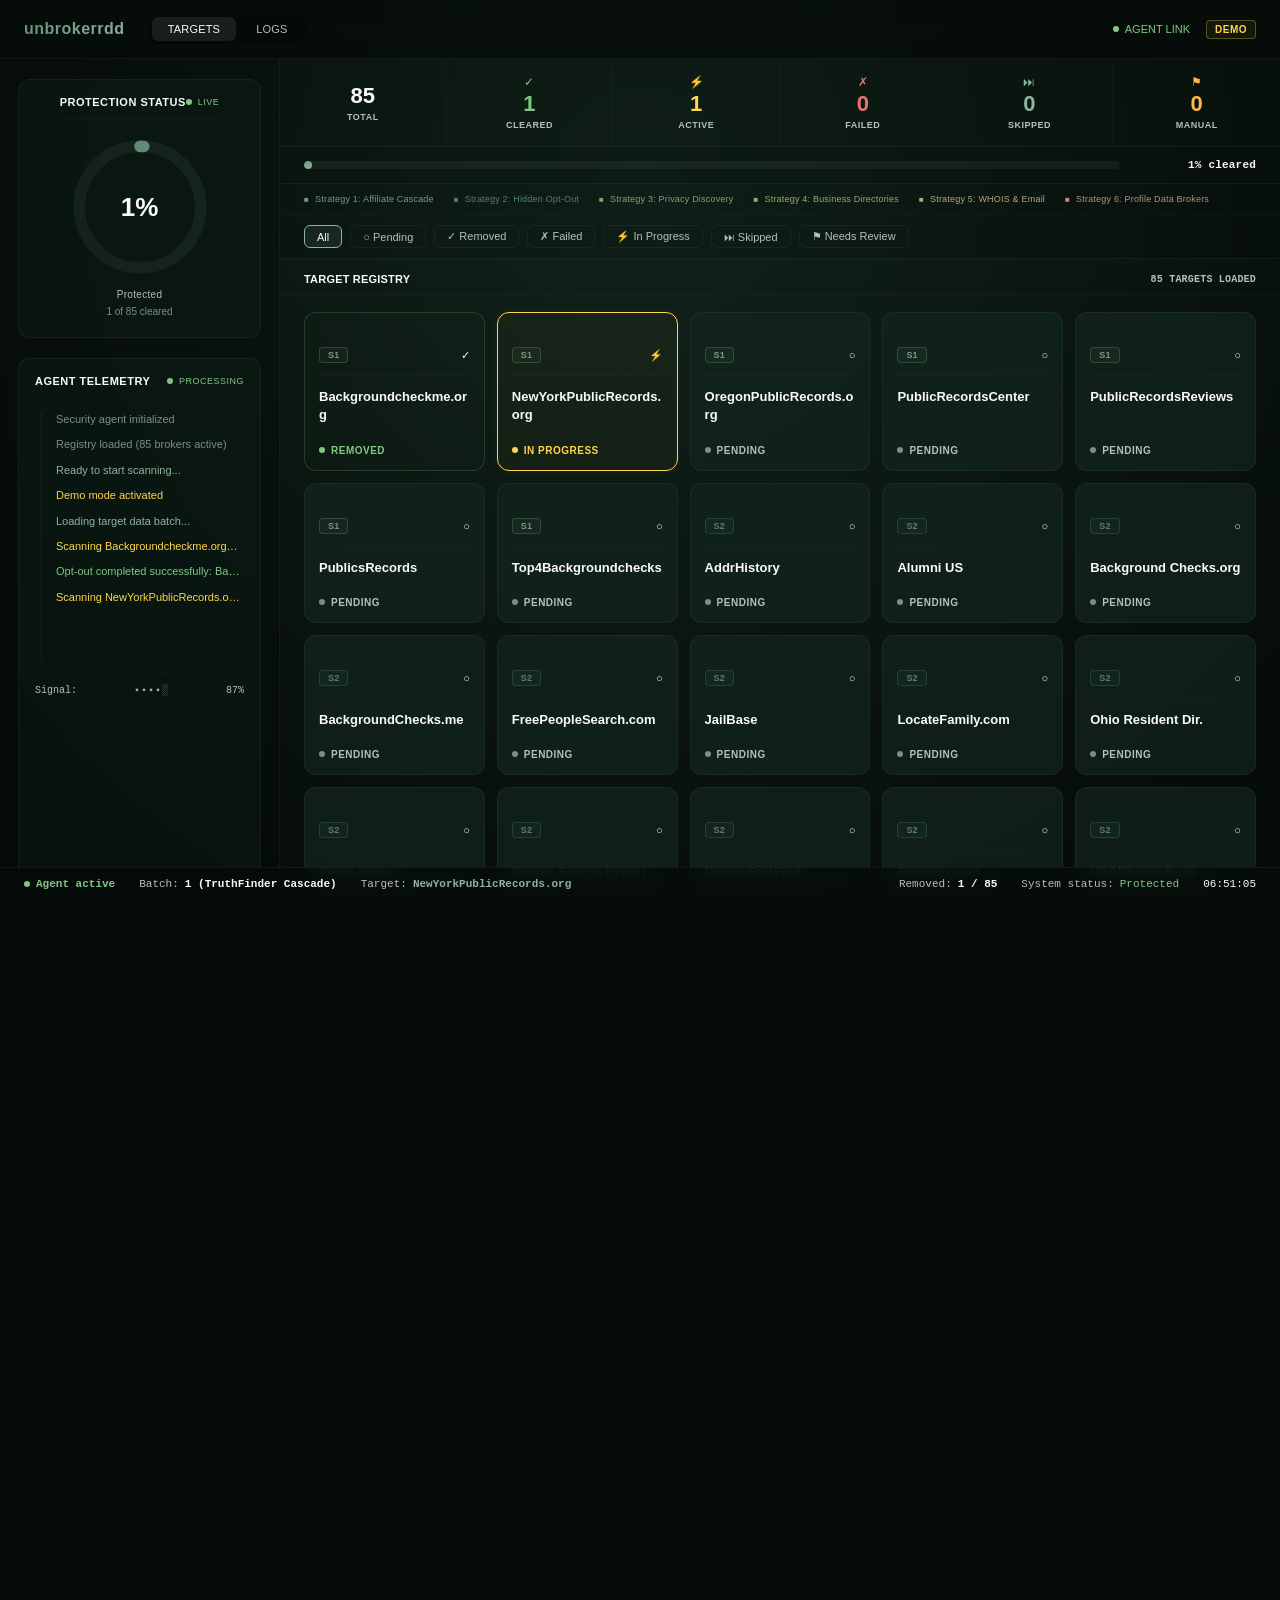
==== commit 7242c5dd: "Fix WebSocket connection to use the real host instead of hardcoded localhost:8080 The dashboard sile" ====
--- a/internal/dashboard/static/index.html
+++ b/internal/dashboard/static/index.html
@@ -1315,7 +1315,8 @@
 // ══════════════════════════════════════════════════════════════════
 function connectWS() {
   let ws;
-  try { ws = new WebSocket('ws://localhost:8080/ws'); } catch { startDemo(); return; }
+  const wsProtocol = location.protocol === 'https:' ? 'wss:' : 'ws:';
+  try { ws = new WebSocket(`${wsProtocol}//${location.host}/ws`); } catch { startDemo(); return; }
 
   ws.onopen    = () => { setMode(true); demoRunning = false; if (wsRetry) clearTimeout(wsRetry); addLogEntry('Server connection established', 'green'); };
   ws.onmessage = e => {
